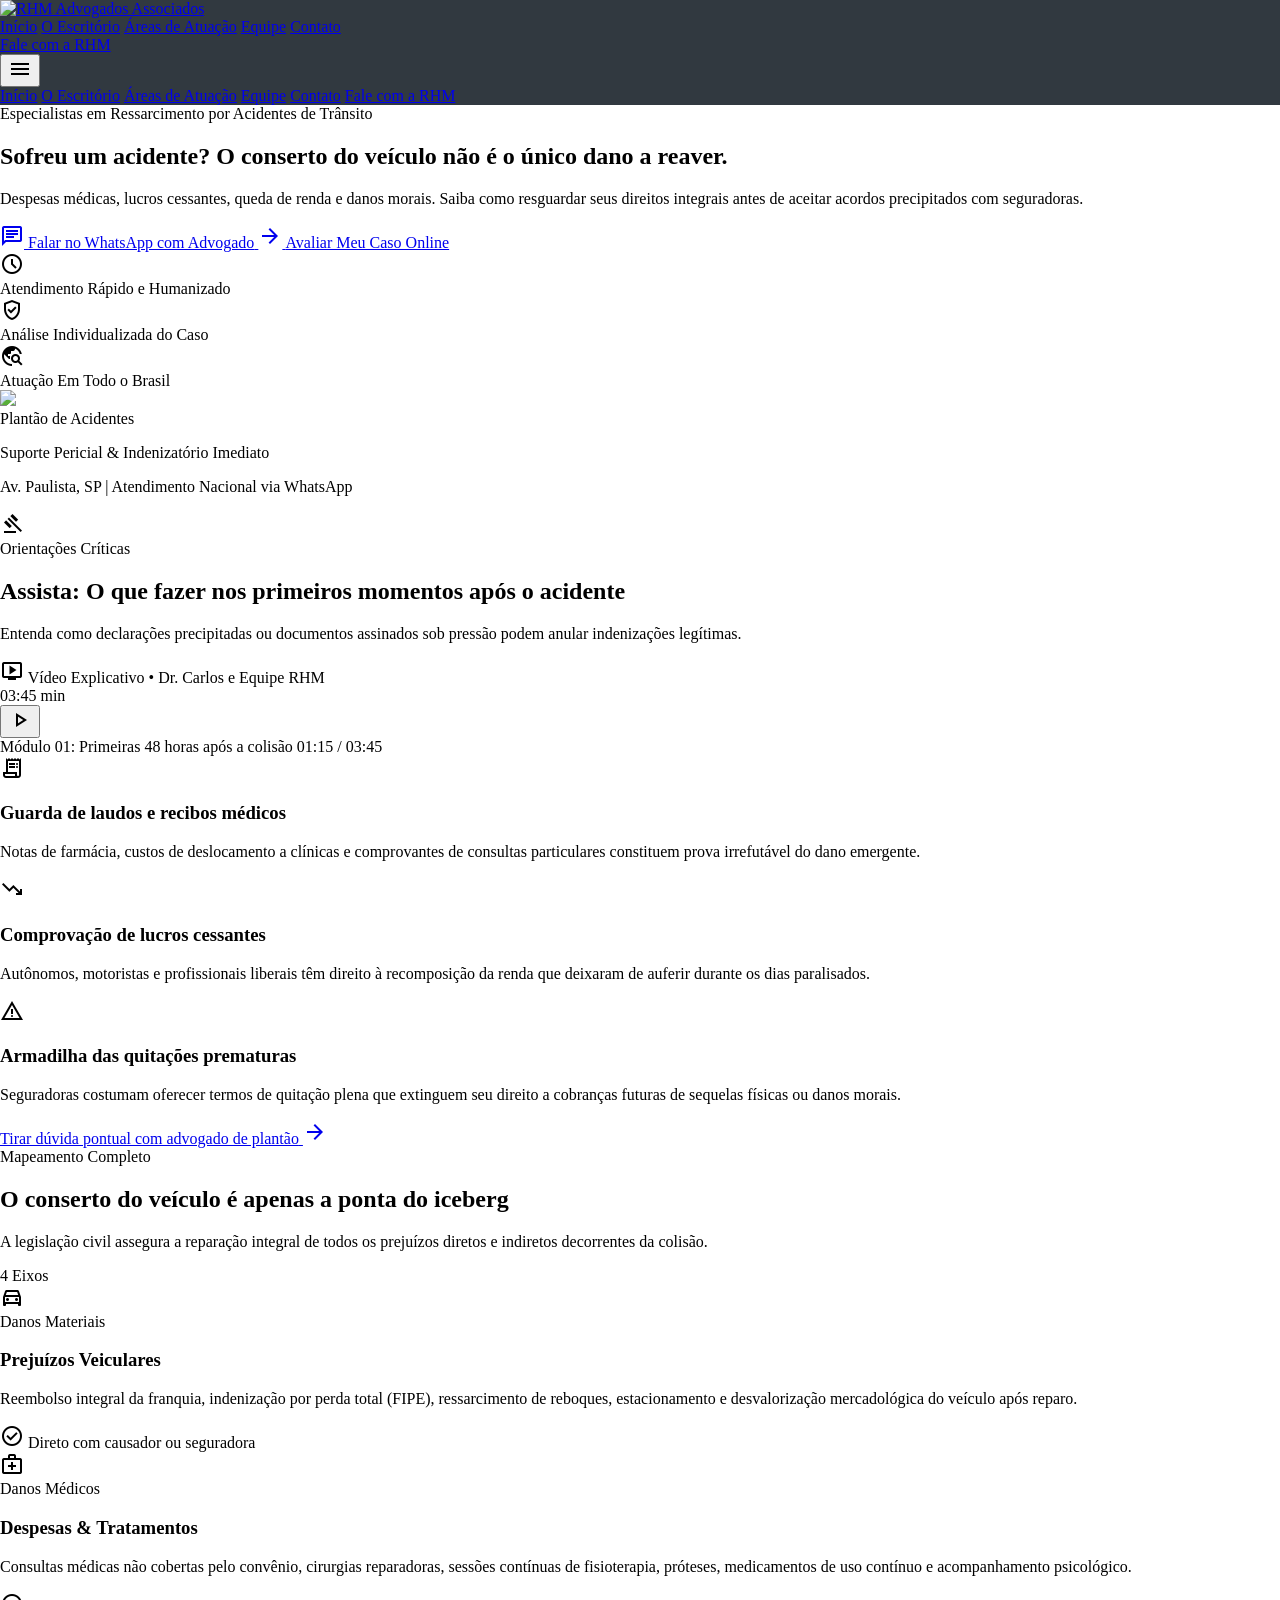
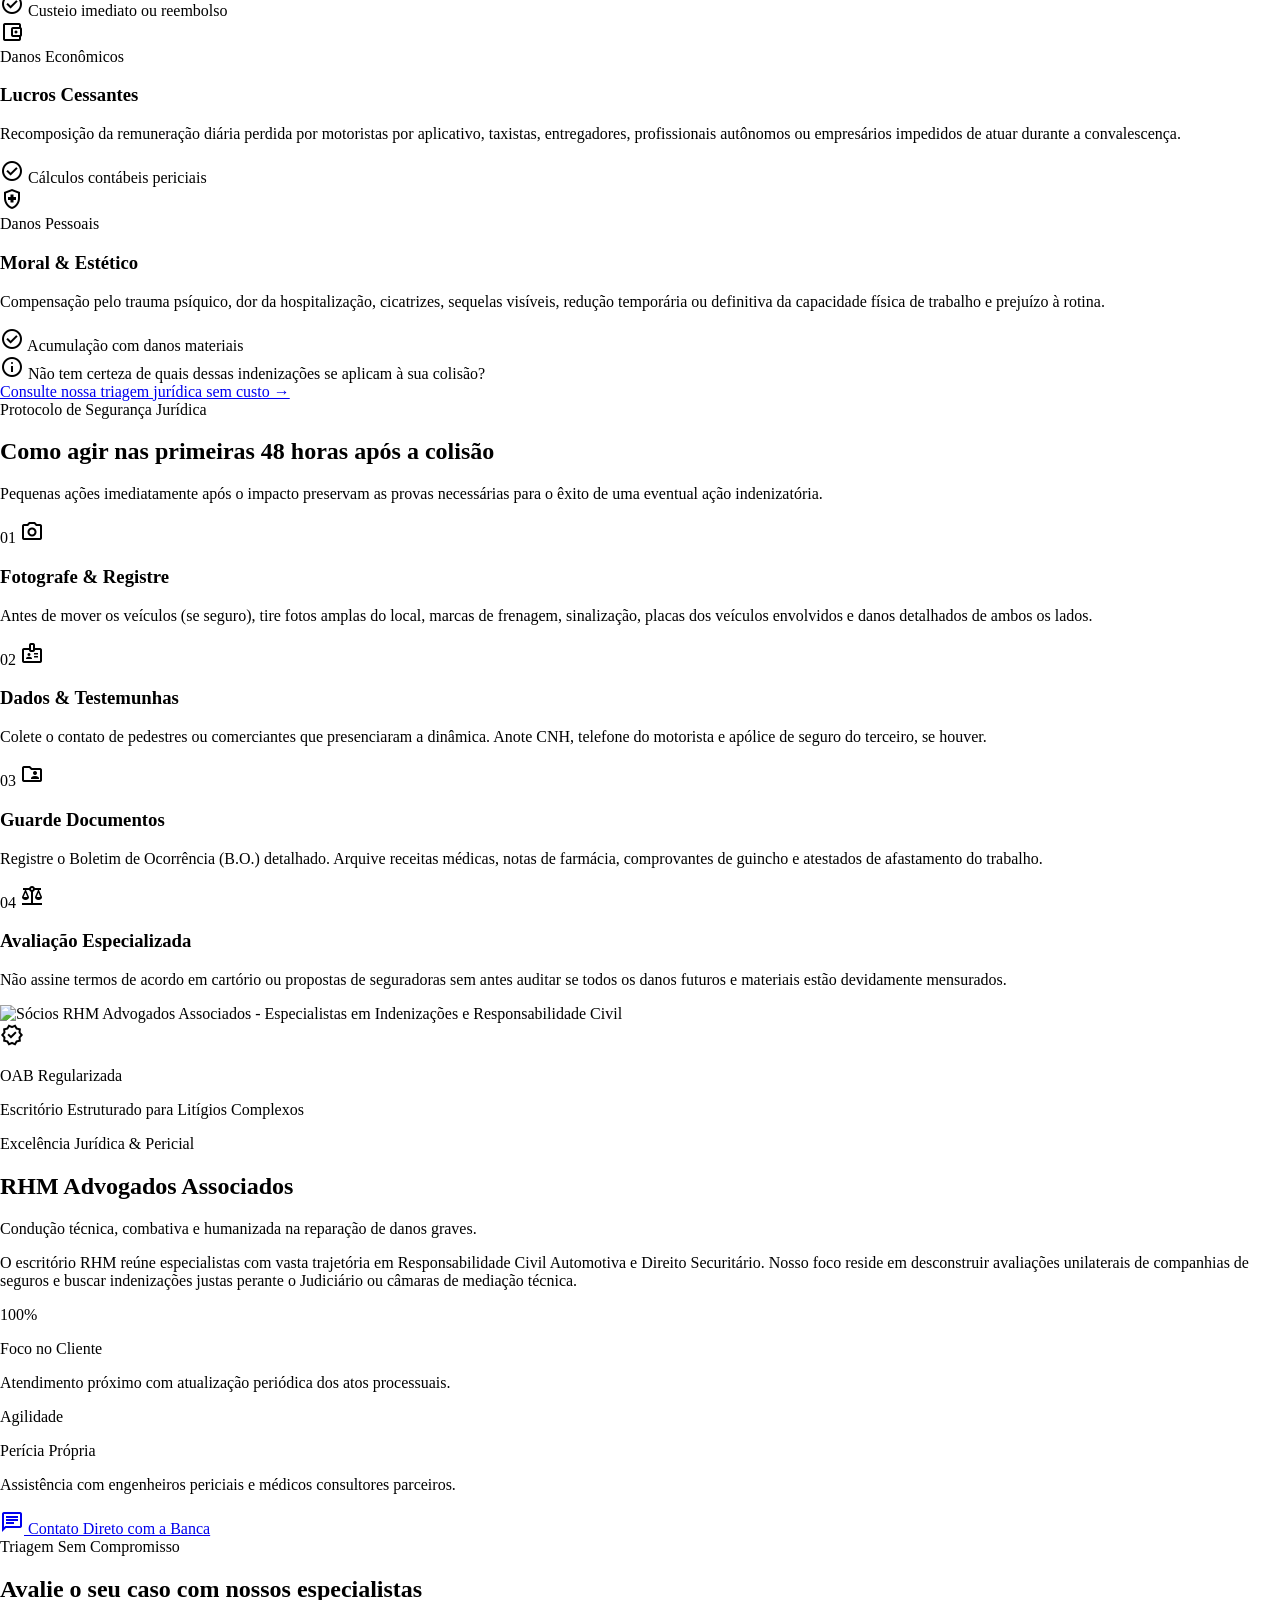
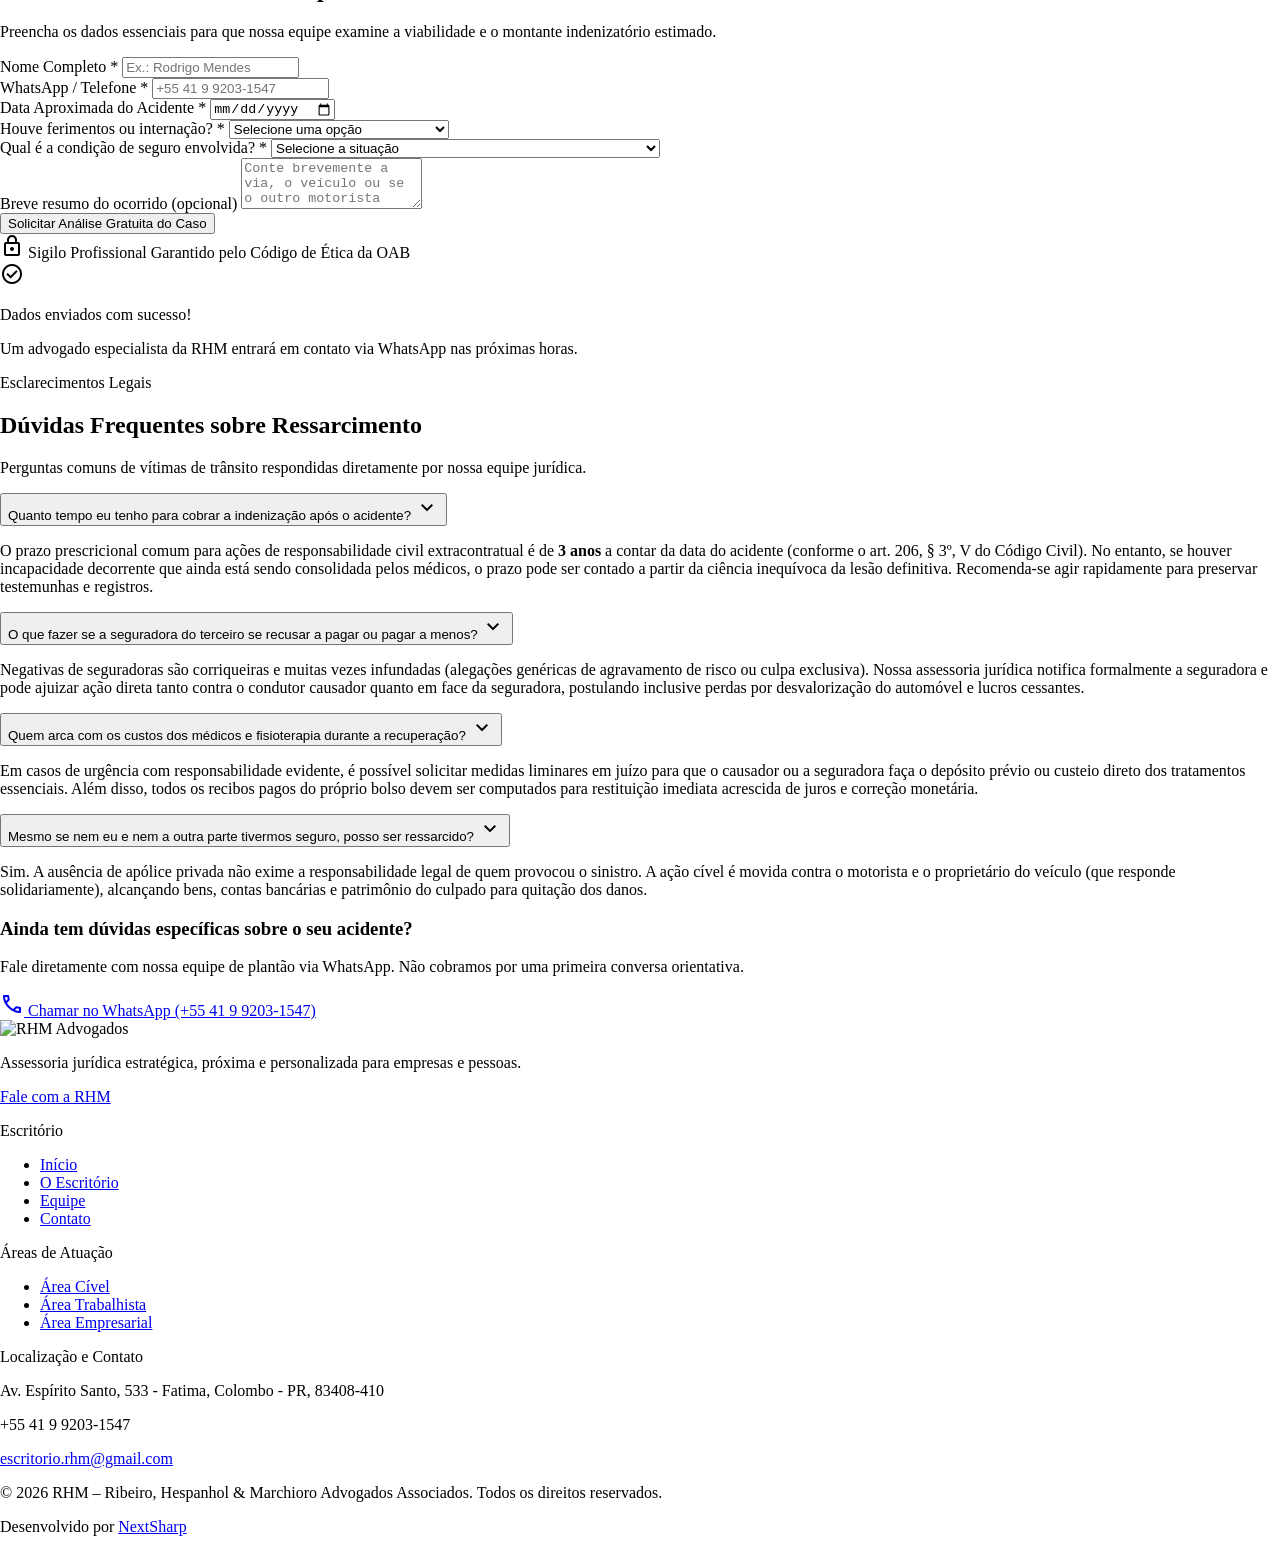
==== acidentes-transito.html @ 7318b168 "Adiciona página de acidentes de trânsito" ====
<!DOCTYPE html>

<html class="dark" lang="pt-BR"><head><meta charset="utf-8"/><meta content="width=device-width, initial-scale=1.0" name="viewport"/><meta content="web_standard" name="shell-type"/><link href="https://fonts.googleapis.com/css2?family=Libre+Caslon+Text:ital,wght@0,400;0,700;1,400&amp;family=Hanken+Grotesk:wght@400;500;600;700&amp;display=swap" rel="stylesheet"/><link href="https://fonts.googleapis.com/css2?family=Material+Symbols+Outlined:opsz,wght,FILL,GRAD@20..48,100..700,0..1,-50..200" rel="stylesheet"/>
<link href="https://fonts.googleapis.com/css2?family=Material+Symbols+Outlined:wght,FILL@100..700,0..1&amp;display=swap" rel="stylesheet"/><style>@layer base{html,body{margin:0;padding:0;}body{overscroll-behavior:none;}main>:first-child{margin-top:0!important;}main>:last-child{margin-bottom:0!important;}}::-webkit-scrollbar{display:none;}</style><script src="https://cdn.tailwindcss.com"></script><script id="tailwind-config">tailwind.config={darkMode:"class",theme:{extend:{colors:{"on-secondary-fixed":"#151c22","secondary-fixed":"#dce3eb","primary":"#ffb86e","surface":"#0b141b","on-background":"#dae4ed","secondary-fixed-dim":"#c0c7ce","tertiary-container":"#a8a9a9","surface-variant":"#2d363d","inverse-primary":"#8a5100","inverse-on-surface":"#283139","tertiary":"#c6c6c7","primary-fixed":"#ffdcbd","on-primary-container":"#5c3400","surface-container-highest":"#2d363d","primary-container":"#f39200","outline":"#a28d7a","on-tertiary-fixed":"#1a1c1c","on-primary":"#492900","on-secondary":"#2a3137","on-error":"#690005","surface-container":"#182128","surface-bright":"#313a42","on-tertiary-fixed-variant":"#454747","on-secondary-container":"#afb6bd","primary-fixed-dim":"#ffb86e","surface-dim":"#0b141b","on-tertiary-container":"#3c3e3e","on-primary-fixed":"#2c1600","surface-tint":"#ffb86e","tertiary-fixed":"#e2e2e2","secondary-container":"#41484e","on-secondary-fixed-variant":"#41484e","tertiary-fixed-dim":"#c6c6c7","error":"#ffb4ab","on-error-container":"#ffdad6","on-primary-fixed-variant":"#693c00","outline-variant":"#544434","background":"#0b141b","surface-container-lowest":"#060f16","surface-container-low":"#141d24","inverse-surface":"#dae4ed","surface-container-high":"#222b32","on-surface":"#dae4ed","secondary":"#c0c7ce","on-surface-variant":"#dac2ae","error-container":"#93000a","on-tertiary":"#2f3131"},borderRadius:{DEFAULT:"0.25rem",lg:"0.5rem",xl:"0.75rem",full:"9999px"},spacing:{"section-padding-vertical":"120px",gutter:"32px","stack-gap-lg":"48px","stack-gap-md":"24px","container-max":"1280px","stack-gap-sm":"12px"},fontFamily:{"headline-md":["Libre Caslon Text"],"label-caps":["Hanken Grotesk"],"body-lg":["Hanken Grotesk"],"display-lg-mobile":["Libre Caslon Text"],"body-md":["Hanken Grotesk"],"display-lg":["Libre Caslon Text"],"headline-sm":["Libre Caslon Text"]},fontSize:{"headline-md":["40px",{lineHeight:"1.2",fontWeight:"400"}],"label-caps":["12px",{lineHeight:"1.2",letterSpacing:"0.1em",fontWeight:"700"}],"body-lg":["18px",{lineHeight:"1.6",fontWeight:"400"}],"display-lg-mobile":["36px",{lineHeight:"1.2",fontWeight:"400"}],"body-md":["16px",{lineHeight:"1.6",fontWeight:"400"}],"display-lg":["56px",{lineHeight:"1.1",letterSpacing:"-0.02em",fontWeight:"400"}],"headline-sm":["28px",{lineHeight:"1.3",fontWeight:"400"}]}}}}</script><script src="./assets/site-config.js" defer></script><script src="./assets/app.js" defer></script><style>.glass-panel{background:rgba(14,23,31,.85);backdrop-filter:blur(12px)}</style></head><body class="bg-surface font-body-md text-on-surface antialiased"><!-- Top Fixed Header -->
<header class="fixed top-0 inset-x-0 z-50 glass-panel border-b border-white/10 transition-all duration-300">
<div class="max-w-7xl mx-auto px-6 h-20 flex items-center justify-between">
<a class="flex items-center gap-3" href="index.html#inicio">
<img alt="RHM Advogados Associados" class="h-14 md:h-16 w-auto object-contain" src="https://lh3.googleusercontent.com/aida-public/[base64]">
</a>
<!-- Desktop Nav -->
<nav class="hidden md:flex items-center gap-8 text-sm font-medium tracking-wide">
<a class="text-slate-200 hover:text-[#f39200] transition-colors" href="index.html#inicio">Início</a>
<a class="text-slate-300 hover:text-[#f39200] transition-colors" href="index.html#escritorio">O Escritório</a>
<a class="text-slate-300 hover:text-[#f39200] transition-colors" href="index.html#areas-de-atuacao">Áreas de Atuação</a>
<a class="text-slate-300 hover:text-[#f39200] transition-colors" href="index.html#equipe">Equipe</a>
<a class="text-slate-300 hover:text-[#f39200] transition-colors" href="index.html#contato">Contato</a>
</nav>
<!-- CTA Header -->
<div class="hidden sm:flex items-center">
<a class="px-5 py-2.5 rounded text-sm font-semibold text-white bg-[#d86017] hover:bg-[#ba4801] shadow-lg shadow-[#d86017]/20 transition-all" href="index.html#contato" data-whatsapp-cta>
                Fale com a RHM
            </a>
</div>
<!-- Mobile Menu Toggle -->
<button aria-label="Abrir menu" class="md:hidden text-slate-300 hover:text-white p-2" id="mobile-toggle">
<span class="material-symbols-outlined text-3xl">menu</span>
</button>
</div>
<!-- Mobile Dropdown -->
<div class="hidden md:hidden bg-[#060f16] border-b border-white/10 px-6 py-5 space-y-4" id="mobile-menu">
<a class="block text-slate-200 hover:text-[#f39200]" href="index.html#inicio">Início</a>
<a class="block text-slate-300 hover:text-[#f39200]" href="index.html#escritorio">O Escritório</a>
<a class="block text-slate-300 hover:text-[#f39200]" href="index.html#areas-de-atuacao">Áreas de Atuação</a>
<a class="block text-slate-300 hover:text-[#f39200]" href="index.html#equipe">Equipe</a>
<a class="block text-slate-300 hover:text-[#f39200]" href="index.html#contato">Contato</a>
<a class="inline-block px-5 py-2.5 text-center w-full rounded text-sm font-semibold text-white bg-[#d86017]" href="index.html#contato" data-whatsapp-cta>Fale com a RHM</a>
</div>
</header><main class="w-full pt-20 bg-surface"><div class="flex flex-col w-full">
<!-- HERO SECTION -->
<section class="relative w-full overflow-hidden bg-surface-container-lowest -mt-20 pt-28 pb-16 lg:pb-24">
<!-- Ambient glowing backdrop aura -->
<div class="absolute -top-24 left-1/2 -translate-x-1/2 w-[700px] h-[500px] bg-gradient-to-b from-primary-container/15 via-primary/5 to-transparent blur-3xl pointer-events-none -z-0"></div>
<div class="absolute top-1/3 -right-32 w-96 h-96 bg-primary/10 rounded-full blur-[120px] pointer-events-none -z-0"></div>
<div class="relative z-10 w-full max-w-[1280px] mx-auto px-gutter">
<div class="grid grid-cols-1 lg:grid-cols-12 gap-stack-lg items-center">
<!-- Left: Copy & Conversions -->
<div class="lg:col-span-7 flex flex-col space-y-6">
<div class="inline-flex items-center gap-2 self-start px-3.5 py-1.5 rounded-full bg-surface-container-high">
<span class="w-2 h-2 rounded-full bg-primary animate-pulse"></span>
<span class="font-label-caps text-label-caps uppercase text-primary tracking-widest text-xs">
              Especialistas em Ressarcimento por Acidentes de Trânsito
            </span>
</div>
<h1 class="font-display-lg text-display-lg-mobile md:text-display-lg text-on-surface leading-[1.08] tracking-tight">
            Sofreu um acidente? O conserto do veículo <span class="text-primary italic font-headline-md">não é o único</span> dano a reaver.
          </h1>
<p class="font-body-lg text-body-lg text-on-surface-variant max-w-xl">
            Despesas médicas, lucros cessantes, queda de renda e danos morais. Saiba como resguardar seus direitos integrais antes de aceitar acordos precipitados com seguradoras.
          </p>
<!-- Direct CTA Block -->
<div class="flex flex-col sm:flex-row items-stretch sm:items-center gap-4 pt-2">
<a class="group relative inline-flex items-center justify-center gap-3 px-8 py-4 bg-primary-container text-on-primary font-label-caps text-label-caps uppercase tracking-wider font-bold rounded shadow-lg shadow-primary-container/20 transition-all duration-300 hover:bg-primary hover:shadow-primary/30 hover:-translate-y-0.5" href="https://wa.me/5541992031547?text=Olá,%20gostaria%20de%20uma%20orientação%20sobre%20acidente%20de%20trânsito" rel="noopener noreferrer" target="_blank">
<span class="material-symbols-outlined text-xl">chat</span>
<span>Falar no WhatsApp com Advogado</span>
<span class="material-symbols-outlined text-sm transition-transform duration-200 group-hover:translate-x-1">arrow_forward</span>
</a>
<a class="inline-flex items-center justify-center px-6 py-4 bg-surface-container text-on-surface hover:text-primary hover:bg-surface-container-high transition-colors font-label-caps text-label-caps uppercase tracking-wider rounded" href="#triagem">
              Avaliar Meu Caso Online
            </a>
</div>
<!-- Trust Badges Bar -->
<div class="pt-6 grid grid-cols-3 gap-3">
<div class="flex items-center gap-2 p-3 bg-surface-container-low rounded">
<span class="material-symbols-outlined text-primary text-xl">schedule</span>
<div class="flex flex-col">
<span class="font-label-caps text-xs text-on-surface font-semibold uppercase">Atendimento</span>
<span class="font-body-md text-xs text-on-surface-variant">Rápido e Humanizado</span>
</div>
</div>
<div class="flex items-center gap-2 p-3 bg-surface-container-low rounded">
<span class="material-symbols-outlined text-primary text-xl">verified_user</span>
<div class="flex flex-col">
<span class="font-label-caps text-xs text-on-surface font-semibold uppercase">Análise</span>
<span class="font-body-md text-xs text-on-surface-variant">Individualizada do Caso</span>
</div>
</div>
<div class="flex items-center gap-2 p-3 bg-surface-container-low rounded">
<span class="material-symbols-outlined text-primary text-xl">travel_explore</span>
<div class="flex flex-col">
<span class="font-label-caps text-xs text-on-surface font-semibold uppercase">Atuação</span>
<span class="font-body-md text-xs text-on-surface-variant">Em Todo o Brasil</span>
</div>
</div>
</div>
</div>
<!-- Right: Atmospheric Editorial Visual -->
<div class="lg:col-span-5 relative">
<div class="relative rounded-xl overflow-hidden shadow-2xl bg-surface-container aspect-[4/5] max-h-[560px]">
<img class="w-full h-full object-cover brightness-90 contrast-110" data-alt="Modern dark metropolitan highway at dusk with luxury vehicle in motion through moody urban architecture, deep navy and amber taillight atmosphere with corporate cinema lighting" src="https://lh3.googleusercontent.com/aida-public/[base64]"/>
<div class="absolute inset-0 bg-gradient-to-t from-surface-container-lowest via-transparent to-transparent opacity-90"></div>
<!-- Floating Quick Stat Callout -->
<div class="absolute bottom-6 left-6 right-6 p-5 bg-surface-container-high/95 backdrop-blur-md rounded-lg shadow-xl">
<div class="flex items-start justify-between gap-4">
<div class="space-y-1">
<span class="font-label-caps text-label-caps uppercase text-primary block">Plantão de Acidentes</span>
<p class="font-headline-sm text-lg text-on-surface font-bold leading-tight">Suporte Pericial &amp; Indenizatório Imediato</p>
<p class="font-body-md text-xs text-on-surface-variant">Av. Paulista, SP | Atendimento Nacional via WhatsApp</p>
</div>
<div class="flex-shrink-0 w-10 h-10 rounded-full bg-primary-container/20 flex items-center justify-center text-primary">
<span class="material-symbols-outlined text-xl">gavel</span>
</div>
</div>
</div>
</div>
</div>
</div>
</div>
</section>
<!-- SEÇÃO DE VÍDEO EXPLICATIVO (DESTAQUE PRINCIPAL) -->
<section class="w-full py-16 lg:py-24 bg-surface">
<div class="w-full max-w-[1280px] mx-auto px-gutter">
<!-- Header da seção -->
<div class="max-w-2xl mx-auto text-center space-y-3 mb-12">
<span class="font-label-caps text-label-caps uppercase text-primary tracking-widest">Orientações Críticas</span>
<h2 class="font-headline-md text-headline-sm md:text-headline-md text-on-surface">
          Assista: O que fazer nos primeiros momentos após o acidente
        </h2>
<p class="font-body-md text-on-surface-variant">
          Entenda como declarações precipitadas ou documentos assinados sob pressão podem anular indenizações legítimas.
        </p>
</div>
<!-- Container do Vídeo + Pontos Estratégicos -->
<div class="grid grid-cols-1 lg:grid-cols-12 gap-8 items-center">
<!-- Player de Vídeo Estilizado Interativo -->
<div class="lg:col-span-7">
<div class="group relative rounded-xl overflow-hidden shadow-2xl bg-surface-container-lowest aspect-video cursor-pointer select-none" id="videoContainer">
<!-- Background / Thumbnail do Vídeo -->
<div class="absolute inset-0 bg-cover bg-center brightness-75 transition-transform duration-700 group-hover:scale-105" data-alt="Corporate office law library with three senior attorneys analyzing traffic accident evidence documents, cinematic dark navy aesthetic with warm warm tungsten accents" style="background-image: url('https://lh3.googleusercontent.com/aida-public/[base64]')"></div>
<div class="absolute inset-0 bg-gradient-to-t from-surface-container-lowest via-surface-container-lowest/40 to-transparent"></div>
<!-- Badge Superior -->
<div class="absolute top-4 left-4 z-10 flex items-center gap-2 px-3 py-1 bg-surface-container-lowest/90 backdrop-blur-md rounded">
<span class="material-symbols-outlined text-primary text-sm">ondemand_video</span>
<span class="font-label-caps text-xs text-on-surface tracking-wider uppercase font-semibold">Vídeo Explicativo • Dr. Carlos e Equipe RHM</span>
</div>
<div class="absolute top-4 right-4 z-10 px-2.5 py-1 bg-surface-container-high/90 text-primary font-label-caps text-xs rounded">
              03:45 min
            </div>
<!-- Botão de Play Central Pulsante -->
<div class="absolute inset-0 flex items-center justify-center z-10">
<div class="relative flex items-center justify-center">
<span class="absolute w-20 h-20 rounded-full bg-primary-container/30 animate-ping"></span>
<button aria-label="Reproduzir vídeo explicativo" class="relative w-16 h-16 rounded-full bg-primary-container text-on-primary flex items-center justify-center shadow-2xl transition-transform duration-300 group-hover:scale-110 group-hover:bg-primary" id="playBtn">
<span class="material-symbols-outlined text-3xl ml-0.5">play_arrow</span>
</button>
</div>
</div>
<!-- Barra de Controles Inferior Cinemática -->
<div class="absolute bottom-0 inset-x-0 p-4 z-10 flex flex-col gap-2 bg-gradient-to-t from-surface-container-lowest to-transparent">
<div class="w-full h-1 bg-surface-variant rounded-full overflow-hidden">
<div class="h-full bg-primary w-1/3 transition-all duration-300" id="videoProgressBar"></div>
</div>
<div class="flex items-center justify-between text-xs font-body-md text-on-surface-variant pt-1">
<span class="flex items-center gap-1.5 text-on-surface">
<span class="w-2 h-2 rounded-full bg-primary"></span> 
                  Módulo 01: Primeiras 48 horas após a colisão
                </span>
<span>01:15 / 03:45</span>
</div>
</div>
</div>
</div>
<!-- Coluna de Benefícios / Tópicos Abordados -->
<div class="lg:col-span-5 flex flex-col space-y-4">
<div class="p-5 bg-surface-container rounded-lg space-y-2 transition-colors hover:bg-surface-container-high">
<div class="flex items-start gap-3">
<span class="material-symbols-outlined text-primary text-2xl flex-shrink-0 mt-0.5">receipt_long</span>
<div>
<h3 class="font-headline-sm text-base text-on-surface font-semibold">Guarda de laudos e recibos médicos</h3>
<p class="font-body-md text-sm text-on-surface-variant mt-1">
                  Notas de farmácia, custos de deslocamento a clínicas e comprovantes de consultas particulares constituem prova irrefutável do dano emergente.
                </p>
</div>
</div>
</div>
<div class="p-5 bg-surface-container rounded-lg space-y-2 transition-colors hover:bg-surface-container-high">
<div class="flex items-start gap-3">
<span class="material-symbols-outlined text-primary text-2xl flex-shrink-0 mt-0.5">trending_down</span>
<div>
<h3 class="font-headline-sm text-base text-on-surface font-semibold">Comprovação de lucros cessantes</h3>
<p class="font-body-md text-sm text-on-surface-variant mt-1">
                  Autônomos, motoristas e profissionais liberais têm direito à recomposição da renda que deixaram de auferir durante os dias paralisados.
                </p>
</div>
</div>
</div>
<div class="p-5 bg-surface-container rounded-lg space-y-2 transition-colors hover:bg-surface-container-high">
<div class="flex items-start gap-3">
<span class="material-symbols-outlined text-primary text-2xl flex-shrink-0 mt-0.5">warning</span>
<div>
<h3 class="font-headline-sm text-base text-on-surface font-semibold">Armadilha das quitações prematuras</h3>
<p class="font-body-md text-sm text-on-surface-variant mt-1">
                  Seguradoras costumam oferecer termos de quitação plena que extinguem seu direito a cobranças futuras de sequelas físicas ou danos morais.
                </p>
</div>
</div>
</div>
<div class="pt-2">
<a class="inline-flex items-center gap-2 font-label-caps text-label-caps uppercase text-primary hover:text-on-surface transition-colors" href="https://wa.me/5541992031547?text=Gostaria%20de%20orientação%20rápida%20sobre%20acidente">
<span>Tirar dúvida pontual com advogado de plantão</span>
<span class="material-symbols-outlined text-base">arrow_forward</span>
</a>
</div>
</div>
</div>
</div>
</section>
<!-- SEÇÃO DE DANOS INDENIZÁVEIS -->
<section class="w-full py-16 lg:py-24 bg-surface-container-low">
<div class="w-full max-w-[1280px] mx-auto px-gutter">
<div class="flex flex-col md:flex-row md:items-end justify-between gap-6 mb-12">
<div class="max-w-xl space-y-2">
<span class="font-label-caps text-label-caps uppercase text-primary tracking-widest">Mapeamento Completo</span>
<h2 class="font-headline-md text-headline-sm md:text-headline-md text-on-surface">
            O conserto do veículo é apenas a ponta do iceberg
          </h2>
<p class="font-body-md text-on-surface-variant">
            A legislação civil assegura a reparação integral de todos os prejuízos diretos e indiretos decorrentes da colisão.
          </p>
</div>
<div class="text-right hidden md:block">
<span class="font-display-lg text-primary/30 text-5xl font-serif">4 Eixos</span>
</div>
</div>
<!-- Grid de 4 Cards Analíticos -->
<div class="grid grid-cols-1 md:grid-cols-2 lg:grid-cols-4 gap-6">
<!-- Card 1 -->
<div class="flex flex-col justify-between p-6 bg-surface-container rounded-lg shadow-sm transition-transform duration-300 hover:-translate-y-1 hover:bg-surface-container-high">
<div class="space-y-4">
<div class="w-12 h-12 rounded bg-surface-container-highest flex items-center justify-center text-primary">
<span class="material-symbols-outlined text-2xl">directions_car</span>
</div>
<span class="font-label-caps text-xs text-primary font-bold tracking-widest block uppercase">Danos Materiais</span>
<h3 class="font-headline-sm text-lg text-on-surface font-semibold">Prejuízos Veiculares</h3>
<p class="font-body-md text-sm text-on-surface-variant">
              Reembolso integral da franquia, indenização por perda total (FIPE), ressarcimento de reboques, estacionamento e desvalorização mercadológica do veículo após reparo.
            </p>
</div>
<div class="mt-6 pt-4 border-t-0 bg-surface-container-low/50 -mx-6 -mb-6 p-4 rounded-b-lg">
<span class="font-label-caps text-xs text-secondary-fixed flex items-center gap-1">
<span class="material-symbols-outlined text-sm text-primary">check_circle</span> Direto com causador ou seguradora
            </span>
</div>
</div>
<!-- Card 2 -->
<div class="flex flex-col justify-between p-6 bg-surface-container rounded-lg shadow-sm transition-transform duration-300 hover:-translate-y-1 hover:bg-surface-container-high">
<div class="space-y-4">
<div class="w-12 h-12 rounded bg-surface-container-highest flex items-center justify-center text-primary">
<span class="material-symbols-outlined text-2xl">medical_services</span>
</div>
<span class="font-label-caps text-xs text-primary font-bold tracking-widest block uppercase">Danos Médicos</span>
<h3 class="font-headline-sm text-lg text-on-surface font-semibold">Despesas &amp; Tratamentos</h3>
<p class="font-body-md text-sm text-on-surface-variant">
              Consultas médicas não cobertas pelo convênio, cirurgias reparadoras, sessões contínuas de fisioterapia, próteses, medicamentos de uso contínuo e acompanhamento psicológico.
            </p>
</div>
<div class="mt-6 pt-4 bg-surface-container-low/50 -mx-6 -mb-6 p-4 rounded-b-lg">
<span class="font-label-caps text-xs text-secondary-fixed flex items-center gap-1">
<span class="material-symbols-outlined text-sm text-primary">check_circle</span> Custeio imediato ou reembolso
            </span>
</div>
</div>
<!-- Card 3 -->
<div class="flex flex-col justify-between p-6 bg-surface-container rounded-lg shadow-sm transition-transform duration-300 hover:-translate-y-1 hover:bg-surface-container-high">
<div class="space-y-4">
<div class="w-12 h-12 rounded bg-surface-container-highest flex items-center justify-center text-primary">
<span class="material-symbols-outlined text-2xl">account_balance_wallet</span>
</div>
<span class="font-label-caps text-xs text-primary font-bold tracking-widest block uppercase">Danos Econômicos</span>
<h3 class="font-headline-sm text-lg text-on-surface font-semibold">Lucros Cessantes</h3>
<p class="font-body-md text-sm text-on-surface-variant">
              Recomposição da remuneração diária perdida por motoristas por aplicativo, taxistas, entregadores, profissionais autônomos ou empresários impedidos de atuar durante a convalescença.
            </p>
</div>
<div class="mt-6 pt-4 bg-surface-container-low/50 -mx-6 -mb-6 p-4 rounded-b-lg">
<span class="font-label-caps text-xs text-secondary-fixed flex items-center gap-1">
<span class="material-symbols-outlined text-sm text-primary">check_circle</span> Cálculos contábeis periciais
            </span>
</div>
</div>
<!-- Card 4 -->
<div class="flex flex-col justify-between p-6 bg-surface-container rounded-lg shadow-sm transition-transform duration-300 hover:-translate-y-1 hover:bg-surface-container-high">
<div class="space-y-4">
<div class="w-12 h-12 rounded bg-surface-container-highest flex items-center justify-center text-primary">
<span class="material-symbols-outlined text-2xl">health_and_safety</span>
</div>
<span class="font-label-caps text-xs text-primary font-bold tracking-widest block uppercase">Danos Pessoais</span>
<h3 class="font-headline-sm text-lg text-on-surface font-semibold">Moral &amp; Estético</h3>
<p class="font-body-md text-sm text-on-surface-variant">
              Compensação pelo trauma psíquico, dor da hospitalização, cicatrizes, sequelas visíveis, redução temporária ou definitiva da capacidade física de trabalho e prejuízo à rotina.
            </p>
</div>
<div class="mt-6 pt-4 bg-surface-container-low/50 -mx-6 -mb-6 p-4 rounded-b-lg">
<span class="font-label-caps text-xs text-secondary-fixed flex items-center gap-1">
<span class="material-symbols-outlined text-sm text-primary">check_circle</span> Acumulação com danos materiais
            </span>
</div>
</div>
</div>
<!-- Linha de Apoio -->
<div class="mt-10 p-4 rounded bg-surface-container flex flex-col md:flex-row items-center justify-between gap-4">
<div class="flex items-center gap-3">
<span class="material-symbols-outlined text-primary text-xl">info</span>
<span class="font-body-md text-sm text-on-surface">Não tem certeza de quais dessas indenizações se aplicam à sua colisão?</span>
</div>
<a class="font-label-caps text-xs uppercase text-primary font-bold hover:underline" href="#triagem">
          Consulte nossa triagem jurídica sem custo →
        </a>
</div>
</div>
</section>
<!-- PASSO A PASSO ESSENCIAL -->
<section class="w-full py-16 lg:py-24 bg-surface">
<div class="w-full max-w-[1280px] mx-auto px-gutter">
<div class="max-w-2xl mb-14 space-y-3">
<span class="font-label-caps text-label-caps uppercase text-primary tracking-widest">Protocolo de Segurança Jurídica</span>
<h2 class="font-headline-md text-headline-sm md:text-headline-md text-on-surface">
          Como agir nas primeiras 48 horas após a colisão
        </h2>
<p class="font-body-md text-on-surface-variant">
          Pequenas ações imediatamente após o impacto preservam as provas necessárias para o êxito de uma eventual ação indenizatória.
        </p>
</div>
<div class="grid grid-cols-1 md:grid-cols-2 lg:grid-cols-4 gap-6 relative">
<!-- Step 1 -->
<div class="relative p-6 bg-surface-container rounded-lg space-y-4">
<div class="flex items-center justify-between">
<span class="font-display-lg text-primary text-4xl font-serif">01</span>
<span class="material-symbols-outlined text-secondary text-2xl">camera_alt</span>
</div>
<h3 class="font-headline-sm text-lg text-on-surface font-semibold">Fotografe &amp; Registre</h3>
<p class="font-body-md text-sm text-on-surface-variant">
            Antes de mover os veículos (se seguro), tire fotos amplas do local, marcas de frenagem, sinalização, placas dos veículos envolvidos e danos detalhados de ambos os lados.
          </p>
</div>
<!-- Step 2 -->
<div class="relative p-6 bg-surface-container rounded-lg space-y-4">
<div class="flex items-center justify-between">
<span class="font-display-lg text-primary text-4xl font-serif">02</span>
<span class="material-symbols-outlined text-secondary text-2xl">badge</span>
</div>
<h3 class="font-headline-sm text-lg text-on-surface font-semibold">Dados &amp; Testemunhas</h3>
<p class="font-body-md text-sm text-on-surface-variant">
            Colete o contato de pedestres ou comerciantes que presenciaram a dinâmica. Anote CNH, telefone do motorista e apólice de seguro do terceiro, se houver.
          </p>
</div>
<!-- Step 3 -->
<div class="relative p-6 bg-surface-container rounded-lg space-y-4">
<div class="flex items-center justify-between">
<span class="font-display-lg text-primary text-4xl font-serif">03</span>
<span class="material-symbols-outlined text-secondary text-2xl">folder_shared</span>
</div>
<h3 class="font-headline-sm text-lg text-on-surface font-semibold">Guarde Documentos</h3>
<p class="font-body-md text-sm text-on-surface-variant">
            Registre o Boletim de Ocorrência (B.O.) detalhado. Arquive receitas médicas, notas de farmácia, comprovantes de guincho e atestados de afastamento do trabalho.
          </p>
</div>
<!-- Step 4 -->
<div class="relative p-6 bg-surface-container-high rounded-lg space-y-4 ring-0 shadow-lg">
<div class="flex items-center justify-between">
<span class="font-display-lg text-primary text-4xl font-serif">04</span>
<span class="material-symbols-outlined text-primary text-2xl">balance</span>
</div>
<h3 class="font-headline-sm text-lg text-on-surface font-semibold">Avaliação Especializada</h3>
<p class="font-body-md text-sm text-on-surface-variant">
            Não assine termos de acordo em cartório ou propostas de seguradoras sem antes auditar se todos os danos futuros e materiais estão devidamente mensurados.
          </p>
</div>
</div>
</div>
</section>
<!-- SEÇÃO DE AUTORIDADE / QUEM SOMOS -->
<section class="w-full py-16 lg:py-24 bg-surface-container-lowest">
<div class="w-full max-w-[1280px] mx-auto px-gutter">
<div class="grid grid-cols-1 lg:grid-cols-12 gap-10 items-center">
<!-- Imagem dos Sócios da RHM -->
<div class="lg:col-span-6 relative">
<div class="relative rounded-xl overflow-hidden shadow-2xl bg-surface-container">
<img alt="Sócios RHM Advogados Associados - Especialistas em Indenizações e Responsabilidade Civil" class="w-full h-auto object-cover" src="https://lh3.googleusercontent.com/aida-public/[base64]"/>
<div class="absolute inset-0 bg-gradient-to-t from-surface-container-lowest via-transparent to-transparent opacity-40"></div>
</div>
<!-- Selo de Atuação OAB -->
<div class="absolute -bottom-4 -right-4 hidden sm:flex items-center gap-3 p-4 bg-surface-container-high rounded-lg shadow-xl">
<span class="material-symbols-outlined text-primary text-3xl">verified</span>
<div>
<p class="font-label-caps text-xs uppercase text-primary font-bold">OAB Regularizada</p>
<p class="font-body-md text-xs text-on-surface">Escritório Estruturado para Litígios Complexos</p>
</div>
</div>
</div>
<!-- Conteúdo de Autoridade -->
<div class="lg:col-span-6 space-y-6">
<div class="space-y-2">
<span class="font-label-caps text-label-caps uppercase text-primary tracking-widest">Excelência Jurídica &amp; Pericial</span>
<h2 class="font-headline-md text-headline-sm md:text-headline-md text-on-surface">
              RHM Advogados Associados
            </h2>
<p class="font-body-md text-primary font-medium">
              Condução técnica, combativa e humanizada na reparação de danos graves.
            </p>
</div>
<p class="font-body-md text-on-surface-variant">
            O escritório RHM reúne especialistas com vasta trajetória em Responsabilidade Civil Automotiva e Direito Securitário. Nosso foco reside em desconstruir avaliações unilaterais de companhias de seguros e buscar indenizações justas perante o Judiciário ou câmaras de mediação técnica.
          </p>
<div class="grid grid-cols-2 gap-4 pt-2">
<div class="p-4 bg-surface-container rounded space-y-1">
<span class="font-display-lg text-primary text-3xl font-serif">100%</span>
<p class="font-label-caps text-xs uppercase text-on-surface font-semibold">Foco no Cliente</p>
<p class="font-body-md text-xs text-on-surface-variant">Atendimento próximo com atualização periódica dos atos processuais.</p>
</div>
<div class="p-4 bg-surface-container rounded space-y-1">
<span class="font-display-lg text-primary text-3xl font-serif">Agilidade</span>
<p class="font-label-caps text-xs uppercase text-on-surface font-semibold">Perícia Própria</p>
<p class="font-body-md text-xs text-on-surface-variant">Assistência com engenheiros periciais e médicos consultores parceiros.</p>
</div>
</div>
<div class="pt-2 flex items-center gap-4">
<a class="inline-flex items-center gap-2 px-6 py-3.5 bg-primary text-on-primary font-label-caps text-label-caps uppercase tracking-wider font-bold rounded hover:bg-primary-fixed transition-colors" href="https://wa.me/5541992031547">
<span class="material-symbols-outlined text-base">chat</span>
<span>Contato Direto com a Banca</span>
</a>
</div>
</div>
</div>
</div>
</section>
<!-- FORMULÁRIO DE TRIAGEM RÁPIDA (FUNDO AZUL PROFUNDO) -->
<section class="w-full py-16 lg:py-24 bg-surface-container-low" id="triagem">
<div class="w-full max-w-[1000px] mx-auto px-gutter">
<div class="bg-surface-container p-8 md:p-12 rounded-xl shadow-2xl relative overflow-hidden">
<!-- Glow decorativo interno -->
<div class="absolute -top-20 -right-20 w-64 h-64 bg-primary/10 rounded-full blur-3xl pointer-events-none"></div>
<div class="max-w-2xl mb-8 space-y-2">
<span class="font-label-caps text-label-caps uppercase text-primary tracking-widest">Triagem Sem Compromisso</span>
<h2 class="font-headline-md text-headline-sm md:text-headline-md text-on-surface">
            Avalie o seu caso com nossos especialistas
          </h2>
<p class="font-body-md text-on-surface-variant">
            Preencha os dados essenciais para que nossa equipe examine a viabilidade e o montante indenizatório estimado.
          </p>
</div>
<form class="space-y-6" id="triageForm">
<div class="grid grid-cols-1 md:grid-cols-2 gap-6">
<!-- Nome -->
<div class="space-y-1">
<label class="font-label-caps text-label-caps uppercase text-on-surface-variant" for="userName">Nome Completo *</label>
<input class="w-full px-4 py-3 bg-surface-container-high text-on-surface rounded focus:outline-none focus:ring-1 focus:ring-primary font-body-md placeholder:text-outline-variant transition-colors" id="userName" placeholder="Ex.: Rodrigo Mendes" required="" type="text"/>
</div>
<!-- WhatsApp -->
<div class="space-y-1">
<label class="font-label-caps text-label-caps uppercase text-on-surface-variant" for="userPhone">WhatsApp / Telefone *</label>
<input class="w-full px-4 py-3 bg-surface-container-high text-on-surface rounded focus:outline-none focus:ring-1 focus:ring-primary font-body-md placeholder:text-outline-variant transition-colors" id="userPhone" placeholder="+55 41 9 9203-1547" required="" type="tel"/>
</div>
<!-- Data do Acidente -->
<div class="space-y-1">
<label class="font-label-caps text-label-caps uppercase text-on-surface-variant" for="accidentDate">Data Aproximada do Acidente *</label>
<input class="w-full px-4 py-3 bg-surface-container-high text-on-surface rounded focus:outline-none focus:ring-1 focus:ring-primary font-body-md transition-colors" id="accidentDate" required="" type="date"/>
</div>
<!-- Ferimentos ou Hospitalização -->
<div class="space-y-1">
<label class="font-label-caps text-label-caps uppercase text-on-surface-variant block">Houve ferimentos ou internação? *</label>
<select class="w-full px-4 py-3 bg-surface-container-high text-on-surface rounded focus:outline-none focus:ring-1 focus:ring-primary font-body-md transition-colors" id="hadInjuries" required="">
<option disabled="" selected="" value="">Selecione uma opção</option>
<option value="sim_grave">Sim, houve internação / cirurgia</option>
<option value="sim_leve">Sim, escoriações ou lesões leves</option>
<option value="nao">Não, apenas prejuízos materiais</option>
</select>
</div>
<!-- Situação de Seguro -->
<div class="space-y-1 md:col-span-2">
<label class="font-label-caps text-label-caps uppercase text-on-surface-variant block">Qual é a condição de seguro envolvida? *</label>
<select class="w-full px-4 py-3 bg-surface-container-high text-on-surface rounded focus:outline-none focus:ring-1 focus:ring-primary font-body-md transition-colors" id="insuranceStatus" required="">
<option disabled="" selected="" value="">Selecione a situação</option>
<option value="terceiro_tem">O causador possui seguro que recusa ou atrasa o pagamento</option>
<option value="eu_tenho">Eu tenho seguro próprio, mas o valor oferecido é insuficiente</option>
<option value="nenhum_tem">Nenhum dos envolvidos possui seguro privado</option>
<option value="dpvat">Necessito de orientação para DPVAT / Danos Pessoais</option>
</select>
</div>
<!-- Resumo Opcional -->
<div class="space-y-1 md:col-span-2">
<label class="font-label-caps text-label-caps uppercase text-on-surface-variant" for="userNotes">Breve resumo do ocorrido (opcional)</label>
<textarea class="w-full px-4 py-3 bg-surface-container-high text-on-surface rounded focus:outline-none focus:ring-1 focus:ring-primary font-body-md placeholder:text-outline-variant transition-colors" id="userNotes" placeholder="Conte brevemente a via, o veículo ou se o outro motorista assumiu a culpa..." rows="3"></textarea>
</div>
</div>
<!-- Submit Button & Security Disclaimers -->
<div class="pt-4 flex flex-col sm:flex-row items-center justify-between gap-4">
<button class="w-full sm:w-auto px-8 py-4 bg-primary-container text-on-primary font-label-caps text-label-caps uppercase tracking-wider font-bold rounded shadow-lg shadow-primary-container/25 hover:bg-primary transition-all duration-300" type="submit">
              Solicitar Análise Gratuita do Caso
            </button>
<div class="flex items-center gap-2 text-on-surface-variant font-body-md text-xs">
<span class="material-symbols-outlined text-primary text-base">lock</span>
<span>Sigilo Profissional Garantido pelo Código de Ética da OAB</span>
</div>
</div>
</form>
<div class="hidden mt-6 p-4 rounded bg-primary-container/20 text-on-surface flex items-center gap-3" id="formSuccessMessage">
<span class="material-symbols-outlined text-primary text-2xl">check_circle</span>
<div>
<p class="font-headline-sm text-sm font-semibold">Dados enviados com sucesso!</p>
<p class="font-body-md text-xs text-on-surface-variant">Um advogado especialista da RHM entrará em contato via WhatsApp nas próximas horas.</p>
</div>
</div>
</div>
</div>
</section>
<!-- FAQ / DÚVIDAS FREQUENTES -->
<section class="w-full py-16 lg:py-24 bg-surface">
<div class="w-full max-w-[1000px] mx-auto px-gutter">
<div class="text-center max-w-xl mx-auto space-y-2 mb-12">
<span class="font-label-caps text-label-caps uppercase text-primary tracking-widest">Esclarecimentos Legais</span>
<h2 class="font-headline-md text-headline-sm md:text-headline-md text-on-surface">
          Dúvidas Frequentes sobre Ressarcimento
        </h2>
<p class="font-body-md text-on-surface-variant">
          Perguntas comuns de vítimas de trânsito respondidas diretamente por nossa equipe jurídica.
        </p>
</div>
<!-- Accordion Grid -->
<div class="space-y-4">
<!-- FAQ 1 -->
<div class="faq-item bg-surface-container rounded-lg overflow-hidden transition-colors">
<button class="faq-btn w-full p-6 text-left flex items-center justify-between gap-4" type="button">
<span class="font-headline-sm text-base text-on-surface font-semibold">
              Quanto tempo eu tenho para cobrar a indenização após o acidente?
            </span>
<span class="material-symbols-outlined text-primary transform transition-transform duration-200 faq-icon">expand_more</span>
</button>
<div class="faq-answer max-h-0 overflow-hidden transition-all duration-300 px-6">
<p class="font-body-md text-sm text-on-surface-variant pb-6 leading-relaxed">
              O prazo prescricional comum para ações de responsabilidade civil extracontratual é de <strong>3 anos</strong> a contar da data do acidente (conforme o art. 206, § 3º, V do Código Civil). No entanto, se houver incapacidade decorrente que ainda está sendo consolidada pelos médicos, o prazo pode ser contado a partir da ciência inequívoca da lesão definitiva. Recomenda-se agir rapidamente para preservar testemunhas e registros.
            </p>
</div>
</div>
<!-- FAQ 2 -->
<div class="faq-item bg-surface-container rounded-lg overflow-hidden transition-colors">
<button class="faq-btn w-full p-6 text-left flex items-center justify-between gap-4" type="button">
<span class="font-headline-sm text-base text-on-surface font-semibold">
              O que fazer se a seguradora do terceiro se recusar a pagar ou pagar a menos?
            </span>
<span class="material-symbols-outlined text-primary transform transition-transform duration-200 faq-icon">expand_more</span>
</button>
<div class="faq-answer max-h-0 overflow-hidden transition-all duration-300 px-6">
<p class="font-body-md text-sm text-on-surface-variant pb-6 leading-relaxed">
              Negativas de seguradoras são corriqueiras e muitas vezes infundadas (alegações genéricas de agravamento de risco ou culpa exclusiva). Nossa assessoria jurídica notifica formalmente a seguradora e pode ajuizar ação direta tanto contra o condutor causador quanto em face da seguradora, postulando inclusive perdas por desvalorização do automóvel e lucros cessantes.
            </p>
</div>
</div>
<!-- FAQ 3 -->
<div class="faq-item bg-surface-container rounded-lg overflow-hidden transition-colors">
<button class="faq-btn w-full p-6 text-left flex items-center justify-between gap-4" type="button">
<span class="font-headline-sm text-base text-on-surface font-semibold">
              Quem arca com os custos dos médicos e fisioterapia durante a recuperação?
            </span>
<span class="material-symbols-outlined text-primary transform transition-transform duration-200 faq-icon">expand_more</span>
</button>
<div class="faq-answer max-h-0 overflow-hidden transition-all duration-300 px-6">
<p class="font-body-md text-sm text-on-surface-variant pb-6 leading-relaxed">
              Em casos de urgência com responsabilidade evidente, é possível solicitar medidas liminares em juízo para que o causador ou a seguradora faça o depósito prévio ou custeio direto dos tratamentos essenciais. Além disso, todos os recibos pagos do próprio bolso devem ser computados para restituição imediata acrescida de juros e correção monetária.
            </p>
</div>
</div>
<!-- FAQ 4 -->
<div class="faq-item bg-surface-container rounded-lg overflow-hidden transition-colors">
<button class="faq-btn w-full p-6 text-left flex items-center justify-between gap-4" type="button">
<span class="font-headline-sm text-base text-on-surface font-semibold">
              Mesmo se nem eu e nem a outra parte tivermos seguro, posso ser ressarcido?
            </span>
<span class="material-symbols-outlined text-primary transform transition-transform duration-200 faq-icon">expand_more</span>
</button>
<div class="faq-answer max-h-0 overflow-hidden transition-all duration-300 px-6">
<p class="font-body-md text-sm text-on-surface-variant pb-6 leading-relaxed">
              Sim. A ausência de apólice privada não exime a responsabilidade legal de quem provocou o sinistro. A ação cível é movida contra o motorista e o proprietário do veículo (que responde solidariamente), alcançando bens, contas bancárias e patrimônio do culpado para quitação dos danos.
            </p>
</div>
</div>
</div>
<!-- CTA de Fechamento -->
<div class="mt-14 p-8 bg-surface-container-high rounded-xl text-center space-y-4">
<h3 class="font-headline-sm text-xl text-on-surface font-semibold">Ainda tem dúvidas específicas sobre o seu acidente?</h3>
<p class="font-body-md text-sm text-on-surface-variant max-w-lg mx-auto">
          Fale diretamente com nossa equipe de plantão via WhatsApp. Não cobramos por uma primeira conversa orientativa.
        </p>
<div>
<a class="inline-flex items-center gap-2 px-8 py-3.5 bg-primary-container text-on-primary font-label-caps text-label-caps uppercase tracking-wider font-bold rounded hover:bg-primary transition-colors" href="https://wa.me/5541992031547?text=Olá,%20tenho%20uma%20dúvida%20sobre%20um%20acidente%20recente" rel="noopener noreferrer" target="_blank">
<span class="material-symbols-outlined text-lg">call</span>
<span>Chamar no WhatsApp (+55 41 9 9203-1547)</span>
</a>
</div>
</div>
</div>
</section>
</div>
<script>
  // Script para Acordeão Interativo de Dúvidas
  document.querySelectorAll('.faq-btn').forEach(button => {
    button.addEventListener('click', () => {
      const item = button.parentElement;
      const answer = item.querySelector('.faq-answer');
      const icon = button.querySelector('.faq-icon');
      const isOpen = answer.style.maxHeight && answer.style.maxHeight !== '0px';

      // Fechar todos
      document.querySelectorAll('.faq-answer').forEach(el => el.style.maxHeight = null);
      document.querySelectorAll('.faq-icon').forEach(el => el.style.transform = 'rotate(0deg)');

      if (!isOpen) {
        answer.style.maxHeight = answer.scrollHeight + 'px';
        icon.style.transform = 'rotate(180deg)';
      }
    });
  });

  // Microinteração do Player de Vídeo
  const videoContainer = document.getElementById('videoContainer');
  const playBtn = document.getElementById('playBtn');
  const progressBar = document.getElementById('videoProgressBar');

  if (videoContainer && playBtn) {
    let isPlaying = false;
    let progressInterval;

    videoContainer.addEventListener('click', () => {
      isPlaying = !isPlaying;
      const icon = playBtn.querySelector('.material-symbols-outlined');
      
      if (isPlaying) {
        icon.textContent = 'pause';
        playBtn.classList.add('scale-90');
        // Simulação de reprodução com avanço de barra
        let progress = 33;
        progressInterval = setInterval(() => {
          if (progress >= 100) progress = 0;
          progress += 1;
          if (progressBar) progressBar.style.width = progress + '%';
        }, 300);
      } else {
        icon.textContent = 'play_arrow';
        playBtn.classList.remove('scale-90');
        clearInterval(progressInterval);
      }
    });
  }

  // Interação do Formulário de Triagem
  const triageForm = document.getElementById('triageForm');
  const successMsg = document.getElementById('formSuccessMessage');

  if (triageForm) {
    triageForm.addEventListener('submit', (e) => {
      e.preventDefault();
      
      const submitBtn = triageForm.querySelector('button[type="submit"]');
      const originalText = submitBtn.textContent;
      submitBtn.textContent = 'Enviando dados com segurança...';
      submitBtn.disabled = true;

      setTimeout(() => {
        triageForm.reset();
        submitBtn.textContent = originalText;
        submitBtn.disabled = false;
        if (successMsg) {
          successMsg.classList.remove('hidden');
          successMsg.scrollIntoView({ behavior: 'smooth', block: 'nearest' });
        }
      }, 1000);
    });
  }
</script></main><!-- Footer -->
<footer class="bg-[#060f16] border-t border-white/10 pt-16 pb-10">
<div class="max-w-7xl mx-auto px-6">
<div class="grid grid-cols-1 md:grid-cols-12 gap-10 pb-12 border-b border-white/10">
<!-- Brand Column -->
<div class="md:col-span-4 space-y-4">
<img alt="RHM Advogados" class="h-12 w-auto object-contain" src="https://lh3.googleusercontent.com/aida-public/[base64]">
<p class="text-slate-400 text-sm leading-relaxed max-w-sm">
                    Assessoria jurídica estratégica, próxima e personalizada para empresas e pessoas.
                </p>
<div class="pt-2">
<a class="inline-block px-5 py-2 rounded text-xs font-semibold text-white bg-[#d86017] hover:bg-[#ba4801] transition-colors" href="index.html#contato" data-whatsapp-cta>
                        Fale com a RHM
                    </a>
</div>
</div>
<!-- Navegação -->
<div class="md:col-span-2 space-y-3">
<p class="text-xs font-bold uppercase tracking-wider text-white">Escritório</p>
<ul class="space-y-2 text-sm text-slate-400">
<li class=""><a class="hover:text-[#f39200] transition-colors" href="index.html#inicio">Início</a></li>
<li class=""><a class="hover:text-[#f39200] transition-colors" href="index.html#escritorio">O Escritório</a></li>
<li class=""><a class="hover:text-[#f39200] transition-colors" href="index.html#equipe">Equipe</a></li>
<li class=""><a class="hover:text-[#f39200] transition-colors" href="index.html#contato">Contato</a></li>
</ul>
</div>
<!-- Áreas de Atuação -->
<div class="md:col-span-3 space-y-3">
<p class="text-xs font-bold uppercase tracking-wider text-white">Áreas de Atuação</p>
<ul class="space-y-2 text-sm text-slate-400">
<li class=""><a class="hover:text-[#f39200] transition-colors" href="index.html#areas-de-atuacao">Área Cível</a></li>
<li class=""><a class="hover:text-[#f39200] transition-colors" href="index.html#areas-de-atuacao">Área Trabalhista</a></li>
<li class=""><a class="hover:text-[#f39200] transition-colors" href="index.html#areas-de-atuacao">Área Empresarial</a></li>
</ul>
</div>
<!-- Contato Direto -->
<div class="md:col-span-3 space-y-3 text-sm text-slate-400">
<p class="text-xs font-bold uppercase tracking-wider text-white">Localização e Contato</p>
<p class="leading-relaxed">Av. Espírito Santo, 533 - Fatima, Colombo - PR, 83408-410</p>
<p class="text-slate-300 font-medium">+55 41 9 9203-1547</p>
<p class=""><a class="hover:text-[#f39200] transition-colors" href="mailto:escritorio.rhm@gmail.com">escritorio.rhm@gmail.com</a></p>
</div>
</div>
<!-- Bottom Line -->
<div class="pt-8 text-center text-xs text-slate-500 space-y-2">
<p class="">© 2026 RHM – Ribeiro, Hespanhol &amp; Marchioro Advogados Associados. Todos os direitos reservados.</p>
<p class="">Desenvolvido por <a class="text-[#00a3e0] hover:underline font-medium" href="https://nextsharp.com.br/" rel="noopener noreferrer" target="_blank">NextSharp</a></p>
</div>
</div>
</footer><script>document.addEventListener("DOMContentLoaded",()=>{const toggle=document.getElementById("mobile-toggle"),menu=document.getElementById("mobile-menu");if(toggle&&menu){toggle.addEventListener("click",()=>menu.classList.toggle("hidden"));menu.querySelectorAll("a").forEach(link=>link.addEventListener("click",()=>menu.classList.add("hidden")));}});</script></body></html>
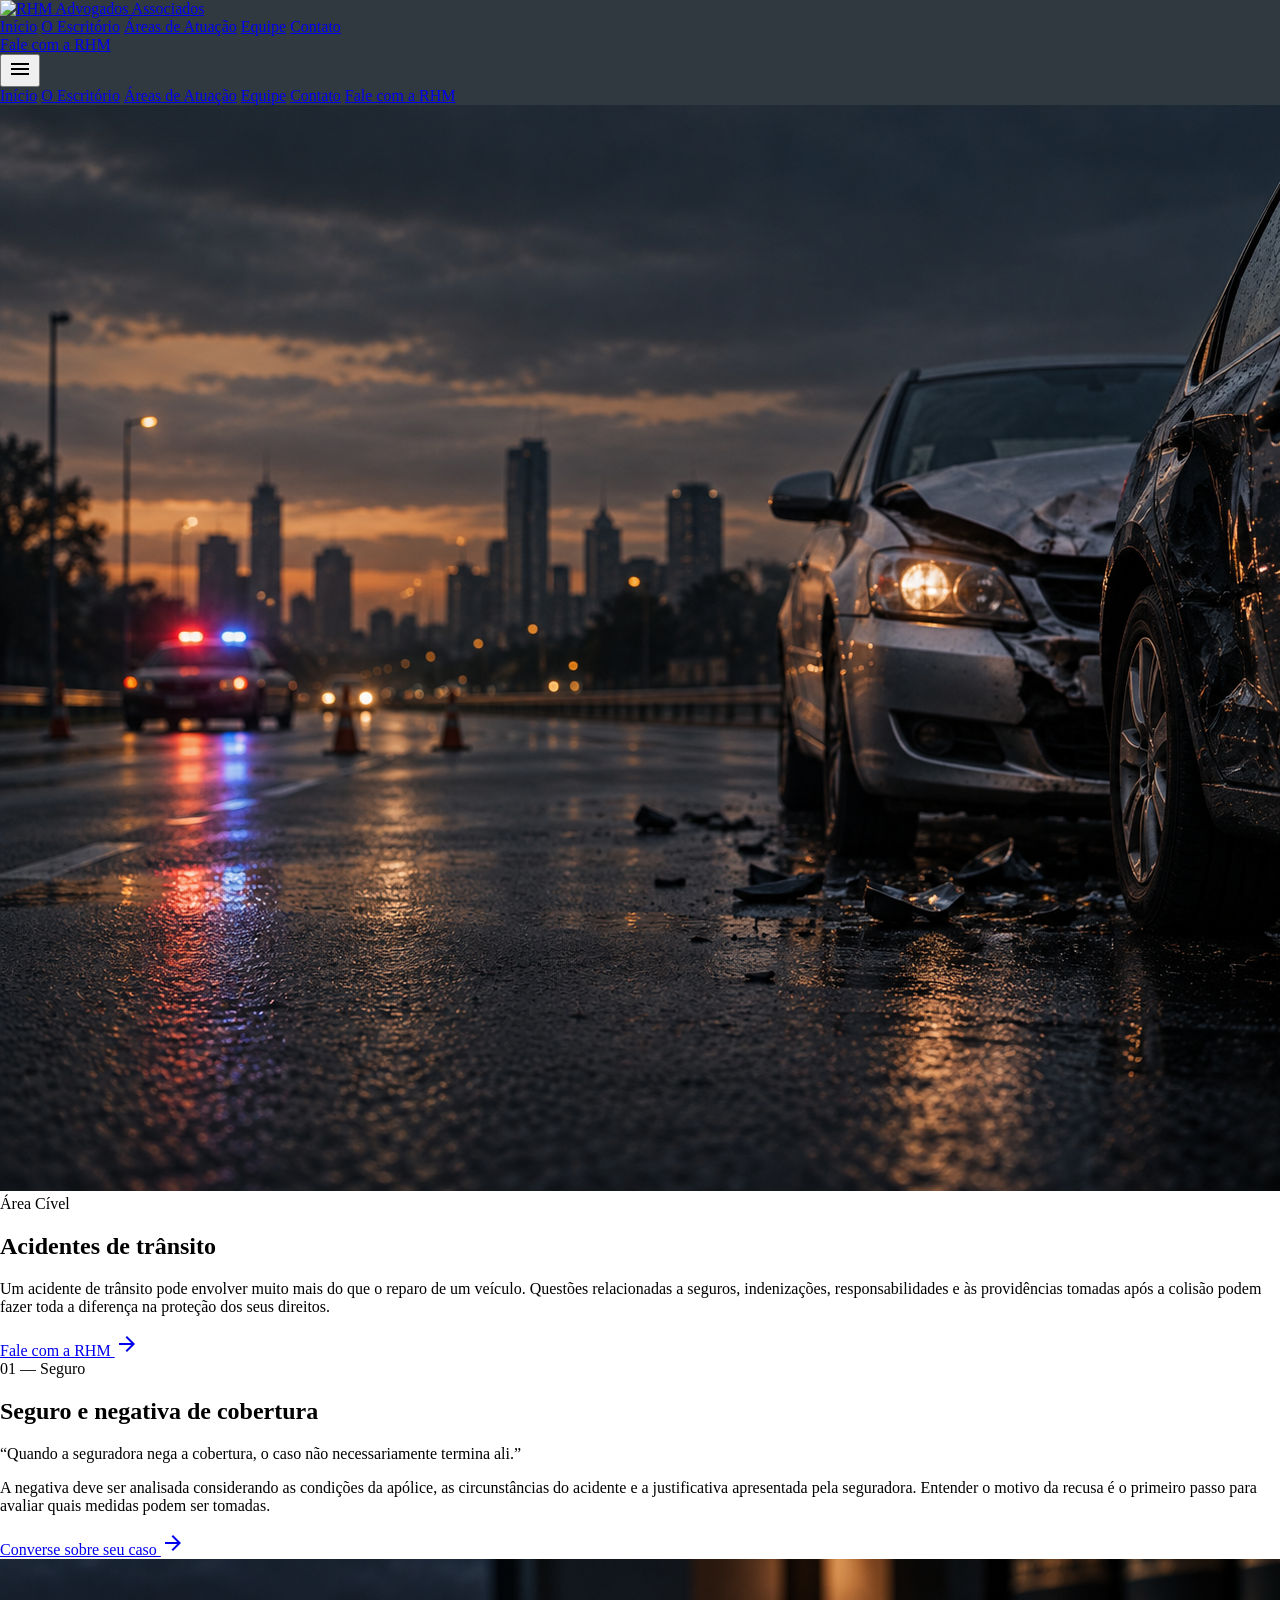
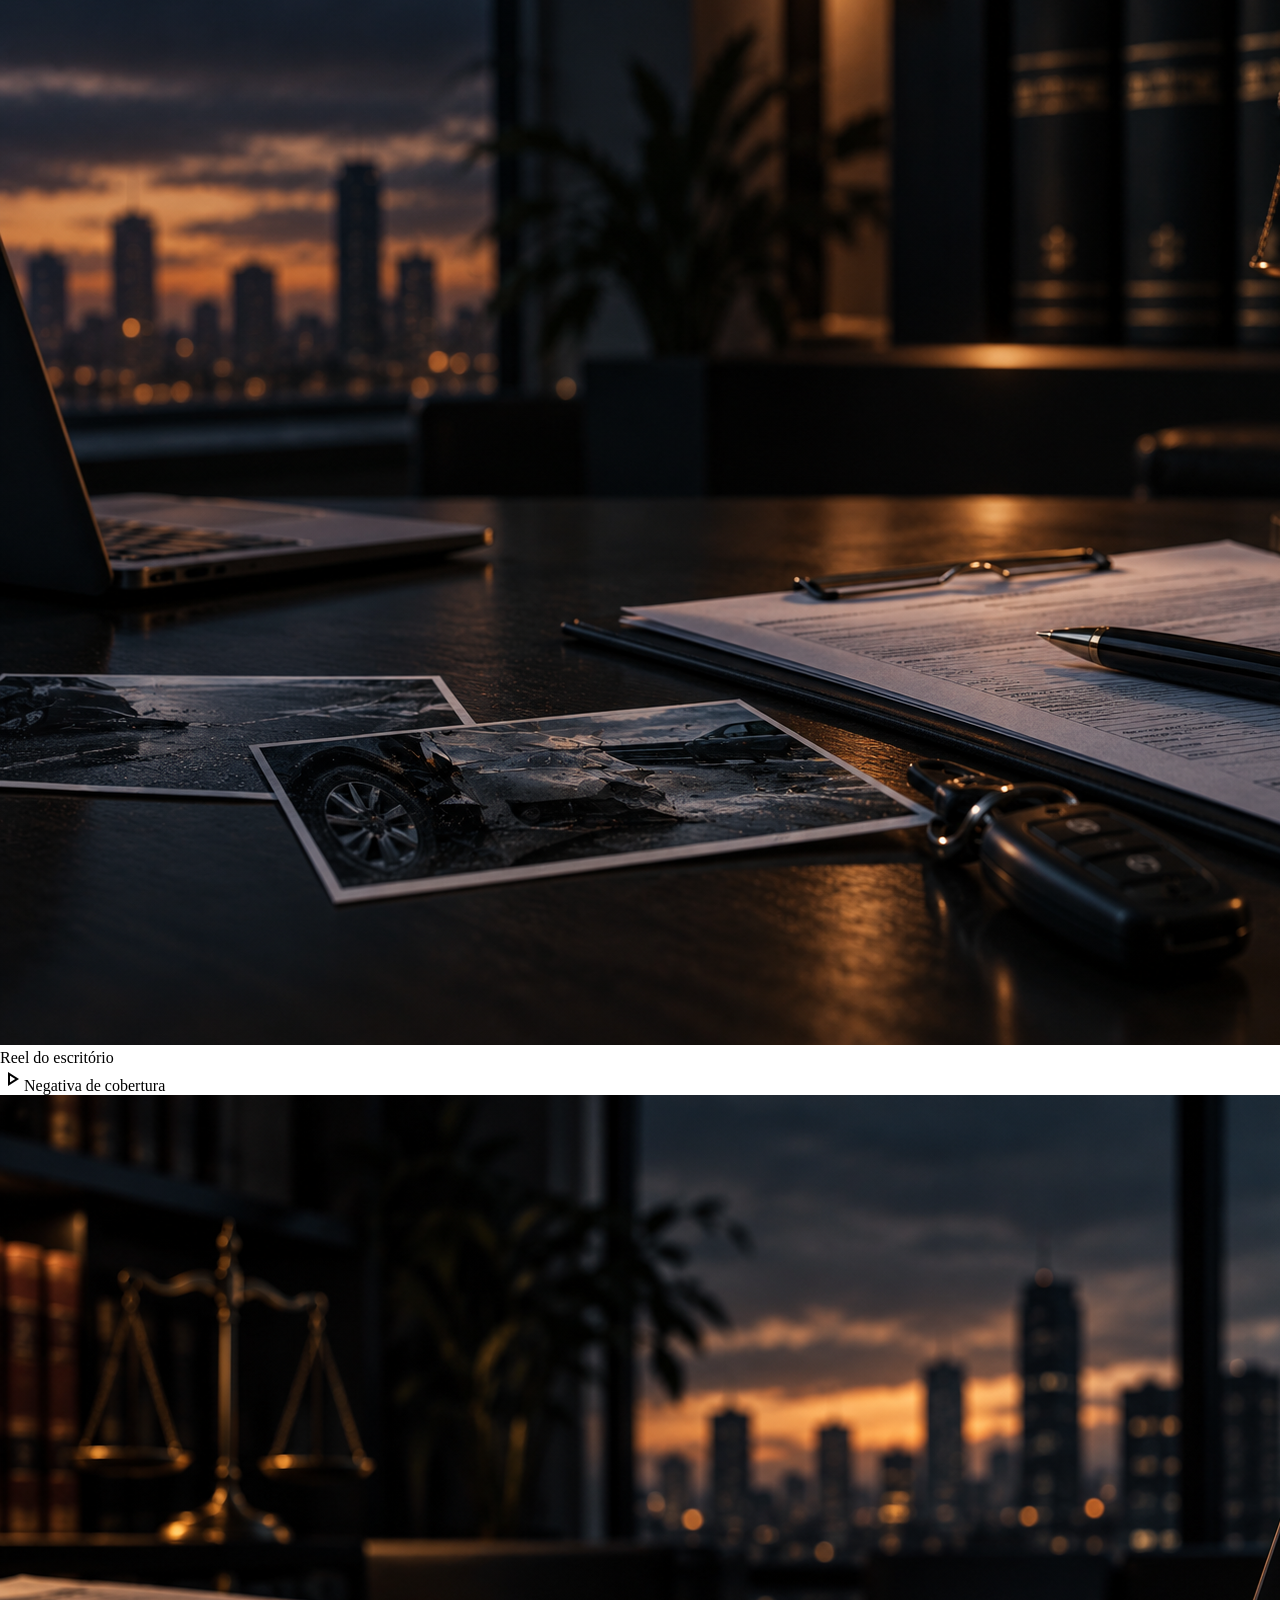
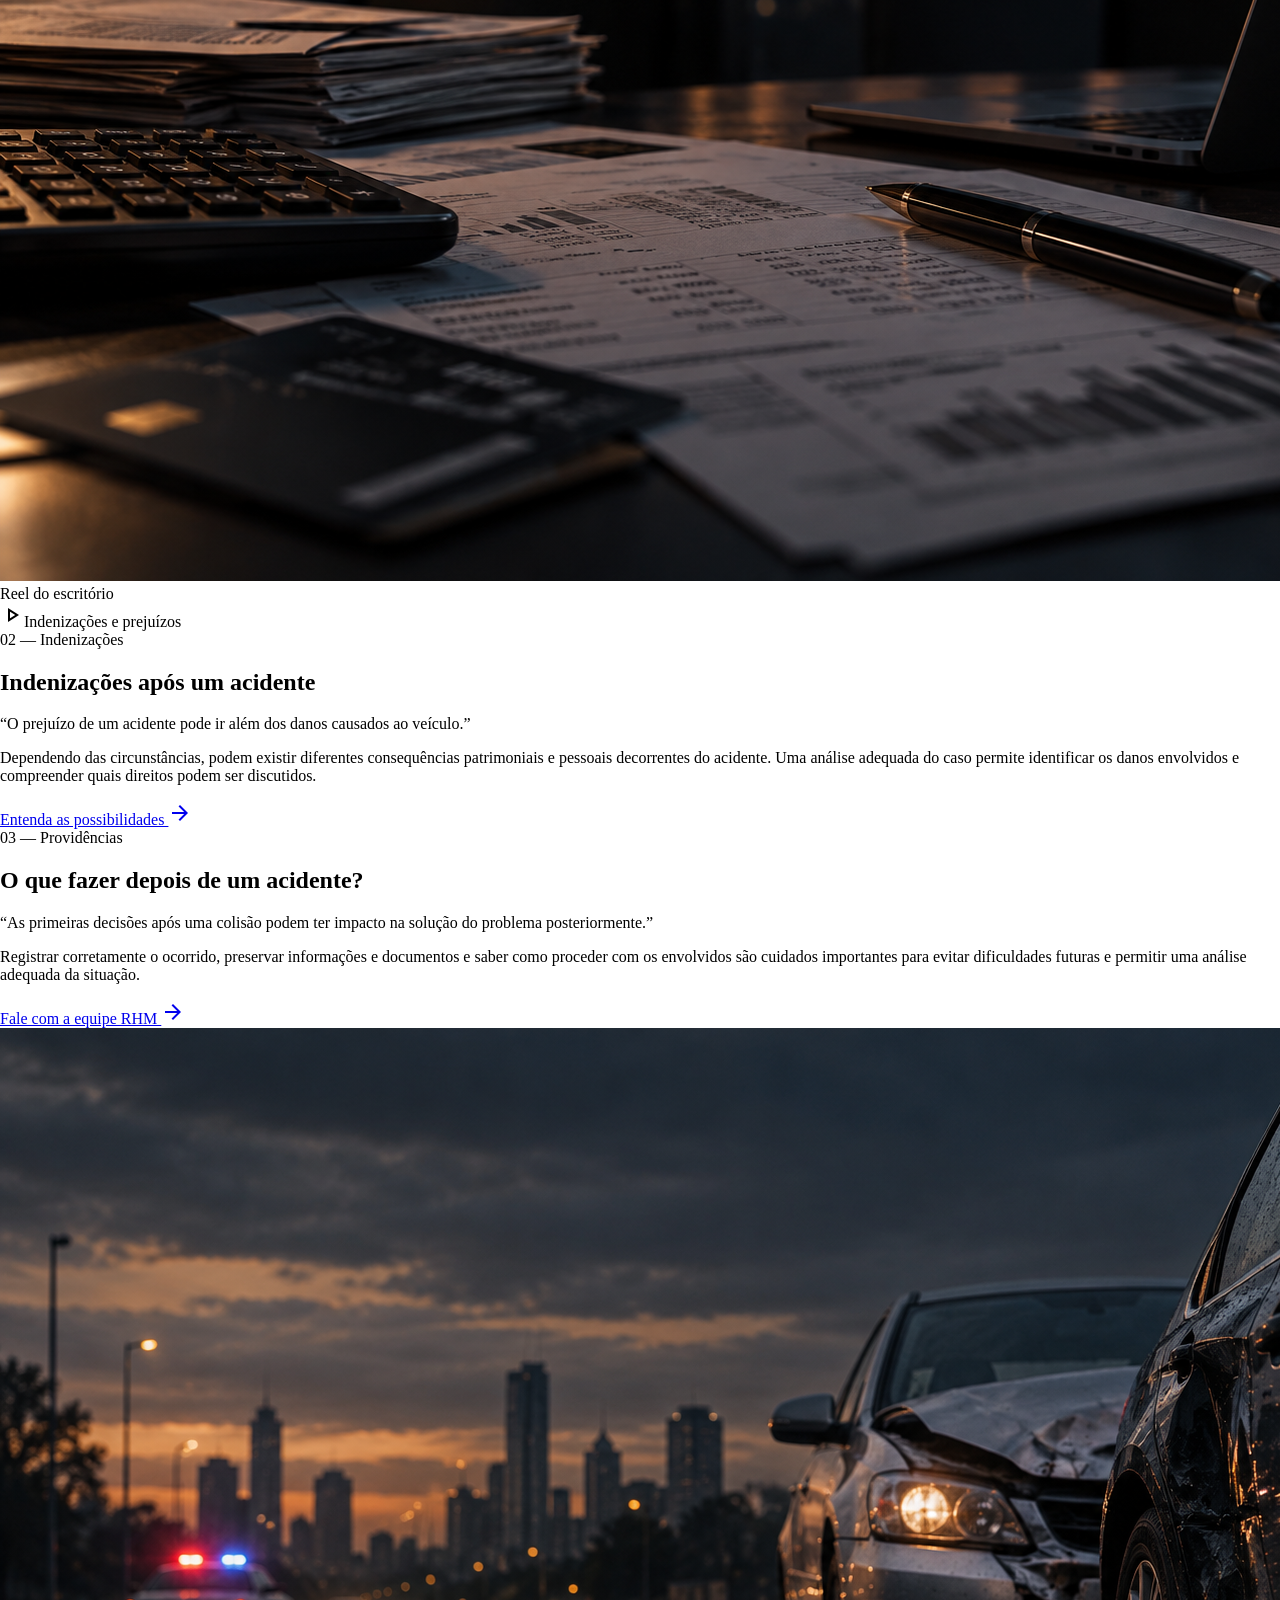
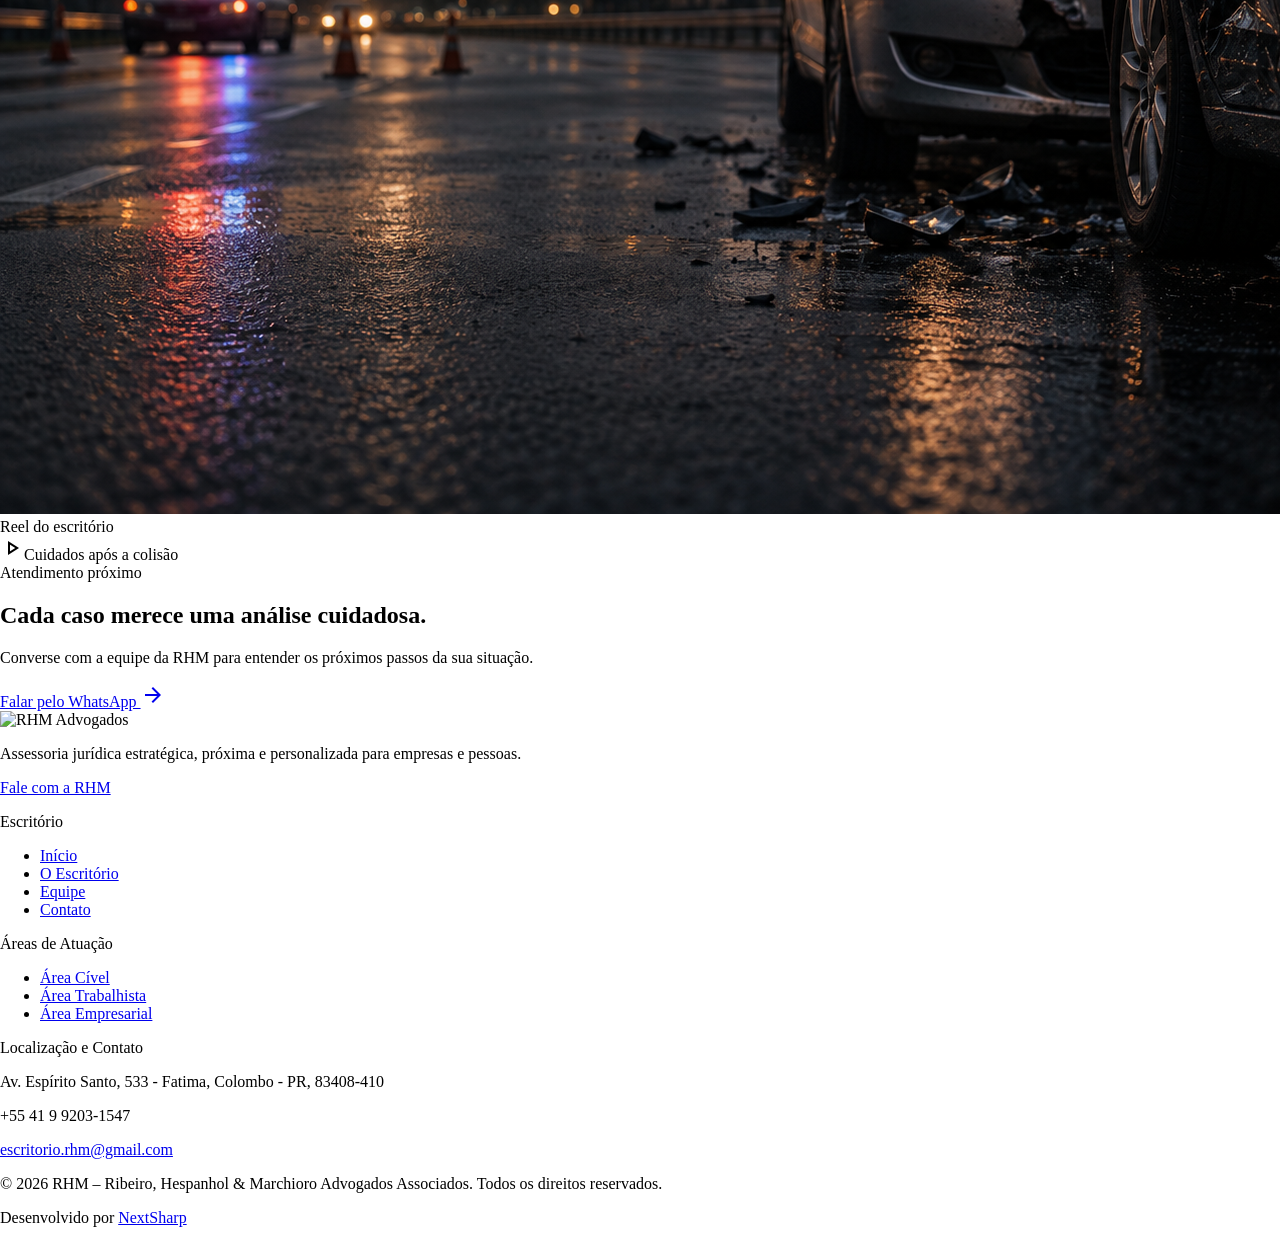
==== commit 7af4e02b: "Atualiza conteúdo de acidentes de trânsito" ====
--- a/acidentes-transito.html
+++ b/acidentes-transito.html
@@ -35,647 +35,82 @@
 <a class="block text-slate-300 hover:text-[#f39200]" href="index.html#contato">Contato</a>
 <a class="inline-block px-5 py-2.5 text-center w-full rounded text-sm font-semibold text-white bg-[#d86017]" href="index.html#contato" data-whatsapp-cta>Fale com a RHM</a>
 </div>
-</header><main class="w-full pt-20 bg-surface"><div class="flex flex-col w-full">
-<!-- HERO SECTION -->
-<section class="relative w-full overflow-hidden bg-surface-container-lowest -mt-20 pt-28 pb-16 lg:pb-24">
-<!-- Ambient glowing backdrop aura -->
-<div class="absolute -top-24 left-1/2 -translate-x-1/2 w-[700px] h-[500px] bg-gradient-to-b from-primary-container/15 via-primary/5 to-transparent blur-3xl pointer-events-none -z-0"></div>
-<div class="absolute top-1/3 -right-32 w-96 h-96 bg-primary/10 rounded-full blur-[120px] pointer-events-none -z-0"></div>
-<div class="relative z-10 w-full max-w-[1280px] mx-auto px-gutter">
-<div class="grid grid-cols-1 lg:grid-cols-12 gap-stack-lg items-center">
-<!-- Left: Copy & Conversions -->
-<div class="lg:col-span-7 flex flex-col space-y-6">
-<div class="inline-flex items-center gap-2 self-start px-3.5 py-1.5 rounded-full bg-surface-container-high">
-<span class="w-2 h-2 rounded-full bg-primary animate-pulse"></span>
-<span class="font-label-caps text-label-caps uppercase text-primary tracking-widest text-xs">
-              Especialistas em Ressarcimento por Acidentes de Trânsito
-            </span>
-</div>
-<h1 class="font-display-lg text-display-lg-mobile md:text-display-lg text-on-surface leading-[1.08] tracking-tight">
-            Sofreu um acidente? O conserto do veículo <span class="text-primary italic font-headline-md">não é o único</span> dano a reaver.
-          </h1>
-<p class="font-body-lg text-body-lg text-on-surface-variant max-w-xl">
-            Despesas médicas, lucros cessantes, queda de renda e danos morais. Saiba como resguardar seus direitos integrais antes de aceitar acordos precipitados com seguradoras.
-          </p>
-<!-- Direct CTA Block -->
-<div class="flex flex-col sm:flex-row items-stretch sm:items-center gap-4 pt-2">
-<a class="group relative inline-flex items-center justify-center gap-3 px-8 py-4 bg-primary-container text-on-primary font-label-caps text-label-caps uppercase tracking-wider font-bold rounded shadow-lg shadow-primary-container/20 transition-all duration-300 hover:bg-primary hover:shadow-primary/30 hover:-translate-y-0.5" href="https://wa.me/5541992031547?text=Olá,%20gostaria%20de%20uma%20orientação%20sobre%20acidente%20de%20trânsito" rel="noopener noreferrer" target="_blank">
-<span class="material-symbols-outlined text-xl">chat</span>
-<span>Falar no WhatsApp com Advogado</span>
-<span class="material-symbols-outlined text-sm transition-transform duration-200 group-hover:translate-x-1">arrow_forward</span>
-</a>
-<a class="inline-flex items-center justify-center px-6 py-4 bg-surface-container text-on-surface hover:text-primary hover:bg-surface-container-high transition-colors font-label-caps text-label-caps uppercase tracking-wider rounded" href="#triagem">
-              Avaliar Meu Caso Online
-            </a>
-</div>
-<!-- Trust Badges Bar -->
-<div class="pt-6 grid grid-cols-3 gap-3">
-<div class="flex items-center gap-2 p-3 bg-surface-container-low rounded">
-<span class="material-symbols-outlined text-primary text-xl">schedule</span>
-<div class="flex flex-col">
-<span class="font-label-caps text-xs text-on-surface font-semibold uppercase">Atendimento</span>
-<span class="font-body-md text-xs text-on-surface-variant">Rápido e Humanizado</span>
-</div>
-</div>
-<div class="flex items-center gap-2 p-3 bg-surface-container-low rounded">
-<span class="material-symbols-outlined text-primary text-xl">verified_user</span>
-<div class="flex flex-col">
-<span class="font-label-caps text-xs text-on-surface font-semibold uppercase">Análise</span>
-<span class="font-body-md text-xs text-on-surface-variant">Individualizada do Caso</span>
-</div>
-</div>
-<div class="flex items-center gap-2 p-3 bg-surface-container-low rounded">
-<span class="material-symbols-outlined text-primary text-xl">travel_explore</span>
-<div class="flex flex-col">
-<span class="font-label-caps text-xs text-on-surface font-semibold uppercase">Atuação</span>
-<span class="font-body-md text-xs text-on-surface-variant">Em Todo o Brasil</span>
-</div>
-</div>
-</div>
-</div>
-<!-- Right: Atmospheric Editorial Visual -->
-<div class="lg:col-span-5 relative">
-<div class="relative rounded-xl overflow-hidden shadow-2xl bg-surface-container aspect-[4/5] max-h-[560px]">
-<img class="w-full h-full object-cover brightness-90 contrast-110" data-alt="Modern dark metropolitan highway at dusk with luxury vehicle in motion through moody urban architecture, deep navy and amber taillight atmosphere with corporate cinema lighting" src="https://lh3.googleusercontent.com/aida-public/[base64]"/>
-<div class="absolute inset-0 bg-gradient-to-t from-surface-container-lowest via-transparent to-transparent opacity-90"></div>
-<!-- Floating Quick Stat Callout -->
-<div class="absolute bottom-6 left-6 right-6 p-5 bg-surface-container-high/95 backdrop-blur-md rounded-lg shadow-xl">
-<div class="flex items-start justify-between gap-4">
-<div class="space-y-1">
-<span class="font-label-caps text-label-caps uppercase text-primary block">Plantão de Acidentes</span>
-<p class="font-headline-sm text-lg text-on-surface font-bold leading-tight">Suporte Pericial &amp; Indenizatório Imediato</p>
-<p class="font-body-md text-xs text-on-surface-variant">Av. Paulista, SP | Atendimento Nacional via WhatsApp</p>
-</div>
-<div class="flex-shrink-0 w-10 h-10 rounded-full bg-primary-container/20 flex items-center justify-center text-primary">
-<span class="material-symbols-outlined text-xl">gavel</span>
-</div>
-</div>
-</div>
-</div>
-</div>
-</div>
-</div>
-</section>
-<!-- SEÇÃO DE VÍDEO EXPLICATIVO (DESTAQUE PRINCIPAL) -->
-<section class="w-full py-16 lg:py-24 bg-surface">
-<div class="w-full max-w-[1280px] mx-auto px-gutter">
-<!-- Header da seção -->
-<div class="max-w-2xl mx-auto text-center space-y-3 mb-12">
-<span class="font-label-caps text-label-caps uppercase text-primary tracking-widest">Orientações Críticas</span>
-<h2 class="font-headline-md text-headline-sm md:text-headline-md text-on-surface">
-          Assista: O que fazer nos primeiros momentos após o acidente
-        </h2>
-<p class="font-body-md text-on-surface-variant">
-          Entenda como declarações precipitadas ou documentos assinados sob pressão podem anular indenizações legítimas.
-        </p>
-</div>
-<!-- Container do Vídeo + Pontos Estratégicos -->
-<div class="grid grid-cols-1 lg:grid-cols-12 gap-8 items-center">
-<!-- Player de Vídeo Estilizado Interativo -->
-<div class="lg:col-span-7">
-<div class="group relative rounded-xl overflow-hidden shadow-2xl bg-surface-container-lowest aspect-video cursor-pointer select-none" id="videoContainer">
-<!-- Background / Thumbnail do Vídeo -->
-<div class="absolute inset-0 bg-cover bg-center brightness-75 transition-transform duration-700 group-hover:scale-105" data-alt="Corporate office law library with three senior attorneys analyzing traffic accident evidence documents, cinematic dark navy aesthetic with warm warm tungsten accents" style="background-image: url('https://lh3.googleusercontent.com/aida-public/[base64]')"></div>
-<div class="absolute inset-0 bg-gradient-to-t from-surface-container-lowest via-surface-container-lowest/40 to-transparent"></div>
-<!-- Badge Superior -->
-<div class="absolute top-4 left-4 z-10 flex items-center gap-2 px-3 py-1 bg-surface-container-lowest/90 backdrop-blur-md rounded">
-<span class="material-symbols-outlined text-primary text-sm">ondemand_video</span>
-<span class="font-label-caps text-xs text-on-surface tracking-wider uppercase font-semibold">Vídeo Explicativo • Dr. Carlos e Equipe RHM</span>
-</div>
-<div class="absolute top-4 right-4 z-10 px-2.5 py-1 bg-surface-container-high/90 text-primary font-label-caps text-xs rounded">
-              03:45 min
-            </div>
-<!-- Botão de Play Central Pulsante -->
-<div class="absolute inset-0 flex items-center justify-center z-10">
-<div class="relative flex items-center justify-center">
-<span class="absolute w-20 h-20 rounded-full bg-primary-container/30 animate-ping"></span>
-<button aria-label="Reproduzir vídeo explicativo" class="relative w-16 h-16 rounded-full bg-primary-container text-on-primary flex items-center justify-center shadow-2xl transition-transform duration-300 group-hover:scale-110 group-hover:bg-primary" id="playBtn">
-<span class="material-symbols-outlined text-3xl ml-0.5">play_arrow</span>
-</button>
-</div>
-</div>
-<!-- Barra de Controles Inferior Cinemática -->
-<div class="absolute bottom-0 inset-x-0 p-4 z-10 flex flex-col gap-2 bg-gradient-to-t from-surface-container-lowest to-transparent">
-<div class="w-full h-1 bg-surface-variant rounded-full overflow-hidden">
-<div class="h-full bg-primary w-1/3 transition-all duration-300" id="videoProgressBar"></div>
-</div>
-<div class="flex items-center justify-between text-xs font-body-md text-on-surface-variant pt-1">
-<span class="flex items-center gap-1.5 text-on-surface">
-<span class="w-2 h-2 rounded-full bg-primary"></span> 
-                  Módulo 01: Primeiras 48 horas após a colisão
-                </span>
-<span>01:15 / 03:45</span>
-</div>
-</div>
-</div>
-</div>
-<!-- Coluna de Benefícios / Tópicos Abordados -->
-<div class="lg:col-span-5 flex flex-col space-y-4">
-<div class="p-5 bg-surface-container rounded-lg space-y-2 transition-colors hover:bg-surface-container-high">
-<div class="flex items-start gap-3">
-<span class="material-symbols-outlined text-primary text-2xl flex-shrink-0 mt-0.5">receipt_long</span>
-<div>
-<h3 class="font-headline-sm text-base text-on-surface font-semibold">Guarda de laudos e recibos médicos</h3>
-<p class="font-body-md text-sm text-on-surface-variant mt-1">
-                  Notas de farmácia, custos de deslocamento a clínicas e comprovantes de consultas particulares constituem prova irrefutável do dano emergente.
-                </p>
-</div>
-</div>
-</div>
-<div class="p-5 bg-surface-container rounded-lg space-y-2 transition-colors hover:bg-surface-container-high">
-<div class="flex items-start gap-3">
-<span class="material-symbols-outlined text-primary text-2xl flex-shrink-0 mt-0.5">trending_down</span>
-<div>
-<h3 class="font-headline-sm text-base text-on-surface font-semibold">Comprovação de lucros cessantes</h3>
-<p class="font-body-md text-sm text-on-surface-variant mt-1">
-                  Autônomos, motoristas e profissionais liberais têm direito à recomposição da renda que deixaram de auferir durante os dias paralisados.
-                </p>
-</div>
-</div>
-</div>
-<div class="p-5 bg-surface-container rounded-lg space-y-2 transition-colors hover:bg-surface-container-high">
-<div class="flex items-start gap-3">
-<span class="material-symbols-outlined text-primary text-2xl flex-shrink-0 mt-0.5">warning</span>
-<div>
-<h3 class="font-headline-sm text-base text-on-surface font-semibold">Armadilha das quitações prematuras</h3>
-<p class="font-body-md text-sm text-on-surface-variant mt-1">
-                  Seguradoras costumam oferecer termos de quitação plena que extinguem seu direito a cobranças futuras de sequelas físicas ou danos morais.
-                </p>
-</div>
-</div>
-</div>
-<div class="pt-2">
-<a class="inline-flex items-center gap-2 font-label-caps text-label-caps uppercase text-primary hover:text-on-surface transition-colors" href="https://wa.me/5541992031547?text=Gostaria%20de%20orientação%20rápida%20sobre%20acidente">
-<span>Tirar dúvida pontual com advogado de plantão</span>
-<span class="material-symbols-outlined text-base">arrow_forward</span>
-</a>
-</div>
-</div>
-</div>
-</div>
-</section>
-<!-- SEÇÃO DE DANOS INDENIZÁVEIS -->
-<section class="w-full py-16 lg:py-24 bg-surface-container-low">
-<div class="w-full max-w-[1280px] mx-auto px-gutter">
-<div class="flex flex-col md:flex-row md:items-end justify-between gap-6 mb-12">
-<div class="max-w-xl space-y-2">
-<span class="font-label-caps text-label-caps uppercase text-primary tracking-widest">Mapeamento Completo</span>
-<h2 class="font-headline-md text-headline-sm md:text-headline-md text-on-surface">
-            O conserto do veículo é apenas a ponta do iceberg
-          </h2>
-<p class="font-body-md text-on-surface-variant">
-            A legislação civil assegura a reparação integral de todos os prejuízos diretos e indiretos decorrentes da colisão.
-          </p>
-</div>
-<div class="text-right hidden md:block">
-<span class="font-display-lg text-primary/30 text-5xl font-serif">4 Eixos</span>
-</div>
-</div>
-<!-- Grid de 4 Cards Analíticos -->
-<div class="grid grid-cols-1 md:grid-cols-2 lg:grid-cols-4 gap-6">
-<!-- Card 1 -->
-<div class="flex flex-col justify-between p-6 bg-surface-container rounded-lg shadow-sm transition-transform duration-300 hover:-translate-y-1 hover:bg-surface-container-high">
-<div class="space-y-4">
-<div class="w-12 h-12 rounded bg-surface-container-highest flex items-center justify-center text-primary">
-<span class="material-symbols-outlined text-2xl">directions_car</span>
-</div>
-<span class="font-label-caps text-xs text-primary font-bold tracking-widest block uppercase">Danos Materiais</span>
-<h3 class="font-headline-sm text-lg text-on-surface font-semibold">Prejuízos Veiculares</h3>
-<p class="font-body-md text-sm text-on-surface-variant">
-              Reembolso integral da franquia, indenização por perda total (FIPE), ressarcimento de reboques, estacionamento e desvalorização mercadológica do veículo após reparo.
-            </p>
-</div>
-<div class="mt-6 pt-4 border-t-0 bg-surface-container-low/50 -mx-6 -mb-6 p-4 rounded-b-lg">
-<span class="font-label-caps text-xs text-secondary-fixed flex items-center gap-1">
-<span class="material-symbols-outlined text-sm text-primary">check_circle</span> Direto com causador ou seguradora
-            </span>
-</div>
-</div>
-<!-- Card 2 -->
-<div class="flex flex-col justify-between p-6 bg-surface-container rounded-lg shadow-sm transition-transform duration-300 hover:-translate-y-1 hover:bg-surface-container-high">
-<div class="space-y-4">
-<div class="w-12 h-12 rounded bg-surface-container-highest flex items-center justify-center text-primary">
-<span class="material-symbols-outlined text-2xl">medical_services</span>
-</div>
-<span class="font-label-caps text-xs text-primary font-bold tracking-widest block uppercase">Danos Médicos</span>
-<h3 class="font-headline-sm text-lg text-on-surface font-semibold">Despesas &amp; Tratamentos</h3>
-<p class="font-body-md text-sm text-on-surface-variant">
-              Consultas médicas não cobertas pelo convênio, cirurgias reparadoras, sessões contínuas de fisioterapia, próteses, medicamentos de uso contínuo e acompanhamento psicológico.
-            </p>
-</div>
-<div class="mt-6 pt-4 bg-surface-container-low/50 -mx-6 -mb-6 p-4 rounded-b-lg">
-<span class="font-label-caps text-xs text-secondary-fixed flex items-center gap-1">
-<span class="material-symbols-outlined text-sm text-primary">check_circle</span> Custeio imediato ou reembolso
-            </span>
-</div>
-</div>
-<!-- Card 3 -->
-<div class="flex flex-col justify-between p-6 bg-surface-container rounded-lg shadow-sm transition-transform duration-300 hover:-translate-y-1 hover:bg-surface-container-high">
-<div class="space-y-4">
-<div class="w-12 h-12 rounded bg-surface-container-highest flex items-center justify-center text-primary">
-<span class="material-symbols-outlined text-2xl">account_balance_wallet</span>
-</div>
-<span class="font-label-caps text-xs text-primary font-bold tracking-widest block uppercase">Danos Econômicos</span>
-<h3 class="font-headline-sm text-lg text-on-surface font-semibold">Lucros Cessantes</h3>
-<p class="font-body-md text-sm text-on-surface-variant">
-              Recomposição da remuneração diária perdida por motoristas por aplicativo, taxistas, entregadores, profissionais autônomos ou empresários impedidos de atuar durante a convalescença.
-            </p>
-</div>
-<div class="mt-6 pt-4 bg-surface-container-low/50 -mx-6 -mb-6 p-4 rounded-b-lg">
-<span class="font-label-caps text-xs text-secondary-fixed flex items-center gap-1">
-<span class="material-symbols-outlined text-sm text-primary">check_circle</span> Cálculos contábeis periciais
-            </span>
-</div>
-</div>
-<!-- Card 4 -->
-<div class="flex flex-col justify-between p-6 bg-surface-container rounded-lg shadow-sm transition-transform duration-300 hover:-translate-y-1 hover:bg-surface-container-high">
-<div class="space-y-4">
-<div class="w-12 h-12 rounded bg-surface-container-highest flex items-center justify-center text-primary">
-<span class="material-symbols-outlined text-2xl">health_and_safety</span>
-</div>
-<span class="font-label-caps text-xs text-primary font-bold tracking-widest block uppercase">Danos Pessoais</span>
-<h3 class="font-headline-sm text-lg text-on-surface font-semibold">Moral &amp; Estético</h3>
-<p class="font-body-md text-sm text-on-surface-variant">
-              Compensação pelo trauma psíquico, dor da hospitalização, cicatrizes, sequelas visíveis, redução temporária ou definitiva da capacidade física de trabalho e prejuízo à rotina.
-            </p>
-</div>
-<div class="mt-6 pt-4 bg-surface-container-low/50 -mx-6 -mb-6 p-4 rounded-b-lg">
-<span class="font-label-caps text-xs text-secondary-fixed flex items-center gap-1">
-<span class="material-symbols-outlined text-sm text-primary">check_circle</span> Acumulação com danos materiais
-            </span>
-</div>
-</div>
-</div>
-<!-- Linha de Apoio -->
-<div class="mt-10 p-4 rounded bg-surface-container flex flex-col md:flex-row items-center justify-between gap-4">
-<div class="flex items-center gap-3">
-<span class="material-symbols-outlined text-primary text-xl">info</span>
-<span class="font-body-md text-sm text-on-surface">Não tem certeza de quais dessas indenizações se aplicam à sua colisão?</span>
-</div>
-<a class="font-label-caps text-xs uppercase text-primary font-bold hover:underline" href="#triagem">
-          Consulte nossa triagem jurídica sem custo →
-        </a>
-</div>
-</div>
-</section>
-<!-- PASSO A PASSO ESSENCIAL -->
-<section class="w-full py-16 lg:py-24 bg-surface">
-<div class="w-full max-w-[1280px] mx-auto px-gutter">
-<div class="max-w-2xl mb-14 space-y-3">
-<span class="font-label-caps text-label-caps uppercase text-primary tracking-widest">Protocolo de Segurança Jurídica</span>
-<h2 class="font-headline-md text-headline-sm md:text-headline-md text-on-surface">
-          Como agir nas primeiras 48 horas após a colisão
-        </h2>
-<p class="font-body-md text-on-surface-variant">
-          Pequenas ações imediatamente após o impacto preservam as provas necessárias para o êxito de uma eventual ação indenizatória.
-        </p>
-</div>
-<div class="grid grid-cols-1 md:grid-cols-2 lg:grid-cols-4 gap-6 relative">
-<!-- Step 1 -->
-<div class="relative p-6 bg-surface-container rounded-lg space-y-4">
-<div class="flex items-center justify-between">
-<span class="font-display-lg text-primary text-4xl font-serif">01</span>
-<span class="material-symbols-outlined text-secondary text-2xl">camera_alt</span>
-</div>
-<h3 class="font-headline-sm text-lg text-on-surface font-semibold">Fotografe &amp; Registre</h3>
-<p class="font-body-md text-sm text-on-surface-variant">
-            Antes de mover os veículos (se seguro), tire fotos amplas do local, marcas de frenagem, sinalização, placas dos veículos envolvidos e danos detalhados de ambos os lados.
-          </p>
-</div>
-<!-- Step 2 -->
-<div class="relative p-6 bg-surface-container rounded-lg space-y-4">
-<div class="flex items-center justify-between">
-<span class="font-display-lg text-primary text-4xl font-serif">02</span>
-<span class="material-symbols-outlined text-secondary text-2xl">badge</span>
-</div>
-<h3 class="font-headline-sm text-lg text-on-surface font-semibold">Dados &amp; Testemunhas</h3>
-<p class="font-body-md text-sm text-on-surface-variant">
-            Colete o contato de pedestres ou comerciantes que presenciaram a dinâmica. Anote CNH, telefone do motorista e apólice de seguro do terceiro, se houver.
-          </p>
-</div>
-<!-- Step 3 -->
-<div class="relative p-6 bg-surface-container rounded-lg space-y-4">
-<div class="flex items-center justify-between">
-<span class="font-display-lg text-primary text-4xl font-serif">03</span>
-<span class="material-symbols-outlined text-secondary text-2xl">folder_shared</span>
-</div>
-<h3 class="font-headline-sm text-lg text-on-surface font-semibold">Guarde Documentos</h3>
-<p class="font-body-md text-sm text-on-surface-variant">
-            Registre o Boletim de Ocorrência (B.O.) detalhado. Arquive receitas médicas, notas de farmácia, comprovantes de guincho e atestados de afastamento do trabalho.
-          </p>
-</div>
-<!-- Step 4 -->
-<div class="relative p-6 bg-surface-container-high rounded-lg space-y-4 ring-0 shadow-lg">
-<div class="flex items-center justify-between">
-<span class="font-display-lg text-primary text-4xl font-serif">04</span>
-<span class="material-symbols-outlined text-primary text-2xl">balance</span>
-</div>
-<h3 class="font-headline-sm text-lg text-on-surface font-semibold">Avaliação Especializada</h3>
-<p class="font-body-md text-sm text-on-surface-variant">
-            Não assine termos de acordo em cartório ou propostas de seguradoras sem antes auditar se todos os danos futuros e materiais estão devidamente mensurados.
-          </p>
-</div>
-</div>
-</div>
-</section>
-<!-- SEÇÃO DE AUTORIDADE / QUEM SOMOS -->
-<section class="w-full py-16 lg:py-24 bg-surface-container-lowest">
-<div class="w-full max-w-[1280px] mx-auto px-gutter">
-<div class="grid grid-cols-1 lg:grid-cols-12 gap-10 items-center">
-<!-- Imagem dos Sócios da RHM -->
-<div class="lg:col-span-6 relative">
-<div class="relative rounded-xl overflow-hidden shadow-2xl bg-surface-container">
-<img alt="Sócios RHM Advogados Associados - Especialistas em Indenizações e Responsabilidade Civil" class="w-full h-auto object-cover" src="https://lh3.googleusercontent.com/aida-public/[base64]"/>
-<div class="absolute inset-0 bg-gradient-to-t from-surface-container-lowest via-transparent to-transparent opacity-40"></div>
-</div>
-<!-- Selo de Atuação OAB -->
-<div class="absolute -bottom-4 -right-4 hidden sm:flex items-center gap-3 p-4 bg-surface-container-high rounded-lg shadow-xl">
-<span class="material-symbols-outlined text-primary text-3xl">verified</span>
-<div>
-<p class="font-label-caps text-xs uppercase text-primary font-bold">OAB Regularizada</p>
-<p class="font-body-md text-xs text-on-surface">Escritório Estruturado para Litígios Complexos</p>
-</div>
-</div>
-</div>
-<!-- Conteúdo de Autoridade -->
-<div class="lg:col-span-6 space-y-6">
-<div class="space-y-2">
-<span class="font-label-caps text-label-caps uppercase text-primary tracking-widest">Excelência Jurídica &amp; Pericial</span>
-<h2 class="font-headline-md text-headline-sm md:text-headline-md text-on-surface">
-              RHM Advogados Associados
-            </h2>
-<p class="font-body-md text-primary font-medium">
-              Condução técnica, combativa e humanizada na reparação de danos graves.
-            </p>
-</div>
-<p class="font-body-md text-on-surface-variant">
-            O escritório RHM reúne especialistas com vasta trajetória em Responsabilidade Civil Automotiva e Direito Securitário. Nosso foco reside em desconstruir avaliações unilaterais de companhias de seguros e buscar indenizações justas perante o Judiciário ou câmaras de mediação técnica.
-          </p>
-<div class="grid grid-cols-2 gap-4 pt-2">
-<div class="p-4 bg-surface-container rounded space-y-1">
-<span class="font-display-lg text-primary text-3xl font-serif">100%</span>
-<p class="font-label-caps text-xs uppercase text-on-surface font-semibold">Foco no Cliente</p>
-<p class="font-body-md text-xs text-on-surface-variant">Atendimento próximo com atualização periódica dos atos processuais.</p>
-</div>
-<div class="p-4 bg-surface-container rounded space-y-1">
-<span class="font-display-lg text-primary text-3xl font-serif">Agilidade</span>
-<p class="font-label-caps text-xs uppercase text-on-surface font-semibold">Perícia Própria</p>
-<p class="font-body-md text-xs text-on-surface-variant">Assistência com engenheiros periciais e médicos consultores parceiros.</p>
-</div>
-</div>
-<div class="pt-2 flex items-center gap-4">
-<a class="inline-flex items-center gap-2 px-6 py-3.5 bg-primary text-on-primary font-label-caps text-label-caps uppercase tracking-wider font-bold rounded hover:bg-primary-fixed transition-colors" href="https://wa.me/5541992031547">
-<span class="material-symbols-outlined text-base">chat</span>
-<span>Contato Direto com a Banca</span>
-</a>
-</div>
-</div>
-</div>
-</div>
-</section>
-<!-- FORMULÁRIO DE TRIAGEM RÁPIDA (FUNDO AZUL PROFUNDO) -->
-<section class="w-full py-16 lg:py-24 bg-surface-container-low" id="triagem">
-<div class="w-full max-w-[1000px] mx-auto px-gutter">
-<div class="bg-surface-container p-8 md:p-12 rounded-xl shadow-2xl relative overflow-hidden">
-<!-- Glow decorativo interno -->
-<div class="absolute -top-20 -right-20 w-64 h-64 bg-primary/10 rounded-full blur-3xl pointer-events-none"></div>
-<div class="max-w-2xl mb-8 space-y-2">
-<span class="font-label-caps text-label-caps uppercase text-primary tracking-widest">Triagem Sem Compromisso</span>
-<h2 class="font-headline-md text-headline-sm md:text-headline-md text-on-surface">
-            Avalie o seu caso com nossos especialistas
-          </h2>
-<p class="font-body-md text-on-surface-variant">
-            Preencha os dados essenciais para que nossa equipe examine a viabilidade e o montante indenizatório estimado.
-          </p>
-</div>
-<form class="space-y-6" id="triageForm">
-<div class="grid grid-cols-1 md:grid-cols-2 gap-6">
-<!-- Nome -->
-<div class="space-y-1">
-<label class="font-label-caps text-label-caps uppercase text-on-surface-variant" for="userName">Nome Completo *</label>
-<input class="w-full px-4 py-3 bg-surface-container-high text-on-surface rounded focus:outline-none focus:ring-1 focus:ring-primary font-body-md placeholder:text-outline-variant transition-colors" id="userName" placeholder="Ex.: Rodrigo Mendes" required="" type="text"/>
-</div>
-<!-- WhatsApp -->
-<div class="space-y-1">
-<label class="font-label-caps text-label-caps uppercase text-on-surface-variant" for="userPhone">WhatsApp / Telefone *</label>
-<input class="w-full px-4 py-3 bg-surface-container-high text-on-surface rounded focus:outline-none focus:ring-1 focus:ring-primary font-body-md placeholder:text-outline-variant transition-colors" id="userPhone" placeholder="+55 41 9 9203-1547" required="" type="tel"/>
-</div>
-<!-- Data do Acidente -->
-<div class="space-y-1">
-<label class="font-label-caps text-label-caps uppercase text-on-surface-variant" for="accidentDate">Data Aproximada do Acidente *</label>
-<input class="w-full px-4 py-3 bg-surface-container-high text-on-surface rounded focus:outline-none focus:ring-1 focus:ring-primary font-body-md transition-colors" id="accidentDate" required="" type="date"/>
-</div>
-<!-- Ferimentos ou Hospitalização -->
-<div class="space-y-1">
-<label class="font-label-caps text-label-caps uppercase text-on-surface-variant block">Houve ferimentos ou internação? *</label>
-<select class="w-full px-4 py-3 bg-surface-container-high text-on-surface rounded focus:outline-none focus:ring-1 focus:ring-primary font-body-md transition-colors" id="hadInjuries" required="">
-<option disabled="" selected="" value="">Selecione uma opção</option>
-<option value="sim_grave">Sim, houve internação / cirurgia</option>
-<option value="sim_leve">Sim, escoriações ou lesões leves</option>
-<option value="nao">Não, apenas prejuízos materiais</option>
-</select>
-</div>
-<!-- Situação de Seguro -->
-<div class="space-y-1 md:col-span-2">
-<label class="font-label-caps text-label-caps uppercase text-on-surface-variant block">Qual é a condição de seguro envolvida? *</label>
-<select class="w-full px-4 py-3 bg-surface-container-high text-on-surface rounded focus:outline-none focus:ring-1 focus:ring-primary font-body-md transition-colors" id="insuranceStatus" required="">
-<option disabled="" selected="" value="">Selecione a situação</option>
-<option value="terceiro_tem">O causador possui seguro que recusa ou atrasa o pagamento</option>
-<option value="eu_tenho">Eu tenho seguro próprio, mas o valor oferecido é insuficiente</option>
-<option value="nenhum_tem">Nenhum dos envolvidos possui seguro privado</option>
-<option value="dpvat">Necessito de orientação para DPVAT / Danos Pessoais</option>
-</select>
-</div>
-<!-- Resumo Opcional -->
-<div class="space-y-1 md:col-span-2">
-<label class="font-label-caps text-label-caps uppercase text-on-surface-variant" for="userNotes">Breve resumo do ocorrido (opcional)</label>
-<textarea class="w-full px-4 py-3 bg-surface-container-high text-on-surface rounded focus:outline-none focus:ring-1 focus:ring-primary font-body-md placeholder:text-outline-variant transition-colors" id="userNotes" placeholder="Conte brevemente a via, o veículo ou se o outro motorista assumiu a culpa..." rows="3"></textarea>
-</div>
-</div>
-<!-- Submit Button & Security Disclaimers -->
-<div class="pt-4 flex flex-col sm:flex-row items-center justify-between gap-4">
-<button class="w-full sm:w-auto px-8 py-4 bg-primary-container text-on-primary font-label-caps text-label-caps uppercase tracking-wider font-bold rounded shadow-lg shadow-primary-container/25 hover:bg-primary transition-all duration-300" type="submit">
-              Solicitar Análise Gratuita do Caso
-            </button>
-<div class="flex items-center gap-2 text-on-surface-variant font-body-md text-xs">
-<span class="material-symbols-outlined text-primary text-base">lock</span>
-<span>Sigilo Profissional Garantido pelo Código de Ética da OAB</span>
-</div>
-</div>
-</form>
-<div class="hidden mt-6 p-4 rounded bg-primary-container/20 text-on-surface flex items-center gap-3" id="formSuccessMessage">
-<span class="material-symbols-outlined text-primary text-2xl">check_circle</span>
-<div>
-<p class="font-headline-sm text-sm font-semibold">Dados enviados com sucesso!</p>
-<p class="font-body-md text-xs text-on-surface-variant">Um advogado especialista da RHM entrará em contato via WhatsApp nas próximas horas.</p>
-</div>
-</div>
-</div>
-</div>
-</section>
-<!-- FAQ / DÚVIDAS FREQUENTES -->
-<section class="w-full py-16 lg:py-24 bg-surface">
-<div class="w-full max-w-[1000px] mx-auto px-gutter">
-<div class="text-center max-w-xl mx-auto space-y-2 mb-12">
-<span class="font-label-caps text-label-caps uppercase text-primary tracking-widest">Esclarecimentos Legais</span>
-<h2 class="font-headline-md text-headline-sm md:text-headline-md text-on-surface">
-          Dúvidas Frequentes sobre Ressarcimento
-        </h2>
-<p class="font-body-md text-on-surface-variant">
-          Perguntas comuns de vítimas de trânsito respondidas diretamente por nossa equipe jurídica.
-        </p>
-</div>
-<!-- Accordion Grid -->
-<div class="space-y-4">
-<!-- FAQ 1 -->
-<div class="faq-item bg-surface-container rounded-lg overflow-hidden transition-colors">
-<button class="faq-btn w-full p-6 text-left flex items-center justify-between gap-4" type="button">
-<span class="font-headline-sm text-base text-on-surface font-semibold">
-              Quanto tempo eu tenho para cobrar a indenização após o acidente?
-            </span>
-<span class="material-symbols-outlined text-primary transform transition-transform duration-200 faq-icon">expand_more</span>
-</button>
-<div class="faq-answer max-h-0 overflow-hidden transition-all duration-300 px-6">
-<p class="font-body-md text-sm text-on-surface-variant pb-6 leading-relaxed">
-              O prazo prescricional comum para ações de responsabilidade civil extracontratual é de <strong>3 anos</strong> a contar da data do acidente (conforme o art. 206, § 3º, V do Código Civil). No entanto, se houver incapacidade decorrente que ainda está sendo consolidada pelos médicos, o prazo pode ser contado a partir da ciência inequívoca da lesão definitiva. Recomenda-se agir rapidamente para preservar testemunhas e registros.
-            </p>
-</div>
-</div>
-<!-- FAQ 2 -->
-<div class="faq-item bg-surface-container rounded-lg overflow-hidden transition-colors">
-<button class="faq-btn w-full p-6 text-left flex items-center justify-between gap-4" type="button">
-<span class="font-headline-sm text-base text-on-surface font-semibold">
-              O que fazer se a seguradora do terceiro se recusar a pagar ou pagar a menos?
-            </span>
-<span class="material-symbols-outlined text-primary transform transition-transform duration-200 faq-icon">expand_more</span>
-</button>
-<div class="faq-answer max-h-0 overflow-hidden transition-all duration-300 px-6">
-<p class="font-body-md text-sm text-on-surface-variant pb-6 leading-relaxed">
-              Negativas de seguradoras são corriqueiras e muitas vezes infundadas (alegações genéricas de agravamento de risco ou culpa exclusiva). Nossa assessoria jurídica notifica formalmente a seguradora e pode ajuizar ação direta tanto contra o condutor causador quanto em face da seguradora, postulando inclusive perdas por desvalorização do automóvel e lucros cessantes.
-            </p>
-</div>
-</div>
-<!-- FAQ 3 -->
-<div class="faq-item bg-surface-container rounded-lg overflow-hidden transition-colors">
-<button class="faq-btn w-full p-6 text-left flex items-center justify-between gap-4" type="button">
-<span class="font-headline-sm text-base text-on-surface font-semibold">
-              Quem arca com os custos dos médicos e fisioterapia durante a recuperação?
-            </span>
-<span class="material-symbols-outlined text-primary transform transition-transform duration-200 faq-icon">expand_more</span>
-</button>
-<div class="faq-answer max-h-0 overflow-hidden transition-all duration-300 px-6">
-<p class="font-body-md text-sm text-on-surface-variant pb-6 leading-relaxed">
-              Em casos de urgência com responsabilidade evidente, é possível solicitar medidas liminares em juízo para que o causador ou a seguradora faça o depósito prévio ou custeio direto dos tratamentos essenciais. Além disso, todos os recibos pagos do próprio bolso devem ser computados para restituição imediata acrescida de juros e correção monetária.
-            </p>
-</div>
-</div>
-<!-- FAQ 4 -->
-<div class="faq-item bg-surface-container rounded-lg overflow-hidden transition-colors">
-<button class="faq-btn w-full p-6 text-left flex items-center justify-between gap-4" type="button">
-<span class="font-headline-sm text-base text-on-surface font-semibold">
-              Mesmo se nem eu e nem a outra parte tivermos seguro, posso ser ressarcido?
-            </span>
-<span class="material-symbols-outlined text-primary transform transition-transform duration-200 faq-icon">expand_more</span>
-</button>
-<div class="faq-answer max-h-0 overflow-hidden transition-all duration-300 px-6">
-<p class="font-body-md text-sm text-on-surface-variant pb-6 leading-relaxed">
-              Sim. A ausência de apólice privada não exime a responsabilidade legal de quem provocou o sinistro. A ação cível é movida contra o motorista e o proprietário do veículo (que responde solidariamente), alcançando bens, contas bancárias e patrimônio do culpado para quitação dos danos.
-            </p>
-</div>
-</div>
-</div>
-<!-- CTA de Fechamento -->
-<div class="mt-14 p-8 bg-surface-container-high rounded-xl text-center space-y-4">
-<h3 class="font-headline-sm text-xl text-on-surface font-semibold">Ainda tem dúvidas específicas sobre o seu acidente?</h3>
-<p class="font-body-md text-sm text-on-surface-variant max-w-lg mx-auto">
-          Fale diretamente com nossa equipe de plantão via WhatsApp. Não cobramos por uma primeira conversa orientativa.
-        </p>
-<div>
-<a class="inline-flex items-center gap-2 px-8 py-3.5 bg-primary-container text-on-primary font-label-caps text-label-caps uppercase tracking-wider font-bold rounded hover:bg-primary transition-colors" href="https://wa.me/5541992031547?text=Olá,%20tenho%20uma%20dúvida%20sobre%20um%20acidente%20recente" rel="noopener noreferrer" target="_blank">
-<span class="material-symbols-outlined text-lg">call</span>
-<span>Chamar no WhatsApp (+55 41 9 9203-1547)</span>
-</a>
-</div>
-</div>
-</div>
-</section>
-</div>
-<script>
-  // Script para Acordeão Interativo de Dúvidas
-  document.querySelectorAll('.faq-btn').forEach(button => {
-    button.addEventListener('click', () => {
-      const item = button.parentElement;
-      const answer = item.querySelector('.faq-answer');
-      const icon = button.querySelector('.faq-icon');
-      const isOpen = answer.style.maxHeight && answer.style.maxHeight !== '0px';
+</header><main class="w-full pt-20 bg-[#0b141b]">
+  <section class="relative overflow-hidden border-b border-white/10">
+    <img alt="Acidente de trânsito em via urbana" class="absolute inset-0 h-full w-full object-cover opacity-35" src="assets/areas-de-atuacao/acidentes-transito.png">
+    <div class="absolute inset-0 bg-gradient-to-r from-[#060f16] via-[#060f16]/90 to-[#060f16]/50"></div>
+    <div class="relative max-w-7xl mx-auto px-6 py-24 lg:py-32">
+      <div class="max-w-3xl">
+        <span class="text-xs font-bold uppercase tracking-widest text-[#f39200]">Área Cível</span>
+        <h1 class="mt-4 font-serif text-4xl sm:text-5xl lg:text-6xl leading-tight text-white">Acidentes de trânsito</h1>
+        <div class="mt-7 w-16 h-1 bg-[#d86017]"></div>
+        <p class="mt-7 max-w-2xl text-lg sm:text-xl leading-relaxed text-slate-200">Um acidente de trânsito pode envolver muito mais do que o reparo de um veículo. Questões relacionadas a seguros, indenizações, responsabilidades e às providências tomadas após a colisão podem fazer toda a diferença na proteção dos seus direitos.</p>
+        <a class="inline-flex mt-10 items-center gap-2 px-7 py-3.5 rounded bg-[#d86017] hover:bg-[#ba4801] text-white font-semibold transition-all shadow-lg shadow-[#d86017]/25" href="index.html#contato" data-whatsapp-cta>Fale com a RHM <span class="material-symbols-outlined text-base">arrow_forward</span></a>
+      </div>
+    </div>
+  </section>
 
-      // Fechar todos
-      document.querySelectorAll('.faq-answer').forEach(el => el.style.maxHeight = null);
-      document.querySelectorAll('.faq-icon').forEach(el => el.style.transform = 'rotate(0deg)');
+  <section class="bg-white text-[#0f172a] py-20 lg:py-28">
+    <div class="max-w-7xl mx-auto px-6 grid grid-cols-1 lg:grid-cols-12 gap-12 lg:gap-20 items-center">
+      <div class="lg:col-span-7 max-w-2xl">
+        <span class="text-xs font-bold uppercase tracking-widest text-[#d86017]">01 — Seguro</span>
+        <h2 class="font-serif text-3xl sm:text-4xl leading-tight mt-4">Seguro e negativa de cobertura</h2>
+        <p class="font-serif text-xl sm:text-2xl leading-relaxed text-slate-700 mt-7">“Quando a seguradora nega a cobertura, o caso não necessariamente termina ali.”</p>
+        <p class="text-slate-600 leading-relaxed text-base sm:text-lg mt-6">A negativa deve ser analisada considerando as condições da apólice, as circunstâncias do acidente e a justificativa apresentada pela seguradora. Entender o motivo da recusa é o primeiro passo para avaliar quais medidas podem ser tomadas.</p>
+        <a class="inline-flex mt-8 items-center gap-2 text-sm font-semibold text-[#d86017] hover:text-[#0f172a] transition-colors" href="index.html#contato" data-whatsapp-cta>Converse sobre seu caso <span class="material-symbols-outlined text-base">arrow_forward</span></a>
+      </div>
+      <div class="lg:col-span-5 flex justify-center lg:justify-end">
+        <div class="relative w-full max-w-[300px] aspect-[9/16] overflow-hidden rounded-xl bg-[#0b141b] border border-slate-200 shadow-2xl" id="video-seguro" aria-label="Espaço reservado para Reel sobre negativa de cobertura de seguro">
+          <img alt="Placeholder para vídeo sobre negativa de seguro" class="absolute inset-0 h-full w-full object-cover opacity-35" src="assets/areas-de-atuacao/seguros-indenizacoes.png">
+          <div class="absolute inset-0 bg-gradient-to-t from-[#060f16] via-[#060f16]/50 to-transparent"></div>
+          <div class="absolute inset-x-0 bottom-0 p-6 text-white"><span class="text-xs font-bold uppercase tracking-widest text-[#f39200]">Reel do escritório</span><div class="flex items-center gap-3 mt-4"><span class="w-12 h-12 rounded-full bg-[#d86017] flex items-center justify-center"><span class="material-symbols-outlined">play_arrow</span></span><span class="text-sm font-medium">Negativa de cobertura</span></div></div>
+        </div>
+      </div>
+    </div>
+  </section>
 
-      if (!isOpen) {
-        answer.style.maxHeight = answer.scrollHeight + 'px';
-        icon.style.transform = 'rotate(180deg)';
-      }
-    });
-  });
+  <section class="py-20 lg:py-28 bg-[#141d24] border-y border-white/10">
+    <div class="max-w-7xl mx-auto px-6 grid grid-cols-1 lg:grid-cols-12 gap-12 lg:gap-20 items-center">
+      <div class="lg:col-span-5 flex justify-center lg:justify-start lg:order-1">
+        <div class="relative w-full max-w-[300px] aspect-[9/16] overflow-hidden rounded-xl bg-[#060f16] border border-white/10 shadow-2xl" id="video-indenizacoes" aria-label="Espaço reservado para Reel sobre indenizações após acidentes">
+          <img alt="Placeholder para vídeo sobre indenizações" class="absolute inset-0 h-full w-full object-cover opacity-35" src="assets/areas-de-atuacao/dividas-financas.png">
+          <div class="absolute inset-0 bg-gradient-to-t from-[#060f16] via-[#060f16]/50 to-transparent"></div>
+          <div class="absolute inset-x-0 bottom-0 p-6 text-white"><span class="text-xs font-bold uppercase tracking-widest text-[#f39200]">Reel do escritório</span><div class="flex items-center gap-3 mt-4"><span class="w-12 h-12 rounded-full bg-[#d86017] flex items-center justify-center"><span class="material-symbols-outlined">play_arrow</span></span><span class="text-sm font-medium">Indenizações e prejuízos</span></div></div>
+        </div>
+      </div>
+      <div class="lg:col-span-7 max-w-2xl lg:justify-self-end lg:order-2">
+        <span class="text-xs font-bold uppercase tracking-widest text-[#f39200]">02 — Indenizações</span>
+        <h2 class="font-serif text-3xl sm:text-4xl leading-tight text-white mt-4">Indenizações após um acidente</h2>
+        <p class="font-serif text-xl sm:text-2xl leading-relaxed text-slate-200 mt-7">“O prejuízo de um acidente pode ir além dos danos causados ao veículo.”</p>
+        <p class="text-slate-400 leading-relaxed text-base sm:text-lg mt-6">Dependendo das circunstâncias, podem existir diferentes consequências patrimoniais e pessoais decorrentes do acidente. Uma análise adequada do caso permite identificar os danos envolvidos e compreender quais direitos podem ser discutidos.</p>
+        <a class="inline-flex mt-8 items-center gap-2 text-sm font-semibold text-[#f39200] hover:text-white transition-colors" href="index.html#contato" data-whatsapp-cta>Entenda as possibilidades <span class="material-symbols-outlined text-base">arrow_forward</span></a>
+      </div>
+    </div>
+  </section>
 
-  // Microinteração do Player de Vídeo
-  const videoContainer = document.getElementById('videoContainer');
-  const playBtn = document.getElementById('playBtn');
-  const progressBar = document.getElementById('videoProgressBar');
+  <section class="bg-white text-[#0f172a] py-20 lg:py-28">
+    <div class="max-w-7xl mx-auto px-6 grid grid-cols-1 lg:grid-cols-12 gap-12 lg:gap-20 items-center">
+      <div class="lg:col-span-7 max-w-2xl">
+        <span class="text-xs font-bold uppercase tracking-widest text-[#d86017]">03 — Providências</span>
+        <h2 class="font-serif text-3xl sm:text-4xl leading-tight mt-4">O que fazer depois de um acidente?</h2>
+        <p class="font-serif text-xl sm:text-2xl leading-relaxed text-slate-700 mt-7">“As primeiras decisões após uma colisão podem ter impacto na solução do problema posteriormente.”</p>
+        <p class="text-slate-600 leading-relaxed text-base sm:text-lg mt-6">Registrar corretamente o ocorrido, preservar informações e documentos e saber como proceder com os envolvidos são cuidados importantes para evitar dificuldades futuras e permitir uma análise adequada da situação.</p>
+        <a class="inline-flex mt-8 items-center gap-2 text-sm font-semibold text-[#d86017] hover:text-[#0f172a] transition-colors" href="index.html#contato" data-whatsapp-cta>Fale com a equipe RHM <span class="material-symbols-outlined text-base">arrow_forward</span></a>
+      </div>
+      <div class="lg:col-span-5 flex justify-center lg:justify-end">
+        <div class="relative w-full max-w-[300px] aspect-[9/16] overflow-hidden rounded-xl bg-[#0b141b] border border-slate-200 shadow-2xl" id="video-providencias" aria-label="Espaço reservado para Reel sobre providências após colisão">
+          <img alt="Placeholder para vídeo sobre providências após acidente" class="absolute inset-0 h-full w-full object-cover opacity-35" src="assets/areas-de-atuacao/acidentes-transito.png">
+          <div class="absolute inset-0 bg-gradient-to-t from-[#060f16] via-[#060f16]/50 to-transparent"></div>
+          <div class="absolute inset-x-0 bottom-0 p-6 text-white"><span class="text-xs font-bold uppercase tracking-widest text-[#f39200]">Reel do escritório</span><div class="flex items-center gap-3 mt-4"><span class="w-12 h-12 rounded-full bg-[#d86017] flex items-center justify-center"><span class="material-symbols-outlined">play_arrow</span></span><span class="text-sm font-medium">Cuidados após a colisão</span></div></div>
+        </div>
+      </div>
+    </div>
+  </section>
 
-  if (videoContainer && playBtn) {
-    let isPlaying = false;
-    let progressInterval;
-
-    videoContainer.addEventListener('click', () => {
-      isPlaying = !isPlaying;
-      const icon = playBtn.querySelector('.material-symbols-outlined');
-      
-      if (isPlaying) {
-        icon.textContent = 'pause';
-        playBtn.classList.add('scale-90');
-        // Simulação de reprodução com avanço de barra
-        let progress = 33;
-        progressInterval = setInterval(() => {
-          if (progress >= 100) progress = 0;
-          progress += 1;
-          if (progressBar) progressBar.style.width = progress + '%';
-        }, 300);
-      } else {
-        icon.textContent = 'play_arrow';
-        playBtn.classList.remove('scale-90');
-        clearInterval(progressInterval);
-      }
-    });
-  }
-
-  // Interação do Formulário de Triagem
-  const triageForm = document.getElementById('triageForm');
-  const successMsg = document.getElementById('formSuccessMessage');
-
-  if (triageForm) {
-    triageForm.addEventListener('submit', (e) => {
-      e.preventDefault();
-      
-      const submitBtn = triageForm.querySelector('button[type="submit"]');
-      const originalText = submitBtn.textContent;
-      submitBtn.textContent = 'Enviando dados com segurança...';
-      submitBtn.disabled = true;
-
-      setTimeout(() => {
-        triageForm.reset();
-        submitBtn.textContent = originalText;
-        submitBtn.disabled = false;
-        if (successMsg) {
-          successMsg.classList.remove('hidden');
-          successMsg.scrollIntoView({ behavior: 'smooth', block: 'nearest' });
-        }
-      }, 1000);
-    });
-  }
-</script></main><!-- Footer -->
+  <section class="bg-[#060f16] py-20 lg:py-24 border-t border-white/10">
+    <div class="max-w-4xl mx-auto px-6 text-center"><span class="text-xs font-bold uppercase tracking-widest text-[#f39200]">Atendimento próximo</span><h2 class="font-serif text-3xl sm:text-4xl text-white mt-4">Cada caso merece uma análise cuidadosa.</h2><p class="text-slate-400 leading-relaxed mt-5 max-w-2xl mx-auto">Converse com a equipe da RHM para entender os próximos passos da sua situação.</p><a class="inline-flex mt-8 items-center gap-2 px-7 py-3.5 rounded bg-[#d86017] hover:bg-[#ba4801] text-white font-semibold transition-all" href="index.html#contato" data-whatsapp-cta>Falar pelo WhatsApp <span class="material-symbols-outlined text-base">arrow_forward</span></a></div>
+  </section>
+</main><!-- Footer -->
 <footer class="bg-[#060f16] border-t border-white/10 pt-16 pb-10">
 <div class="max-w-7xl mx-auto px-6">
 <div class="grid grid-cols-1 md:grid-cols-12 gap-10 pb-12 border-b border-white/10">
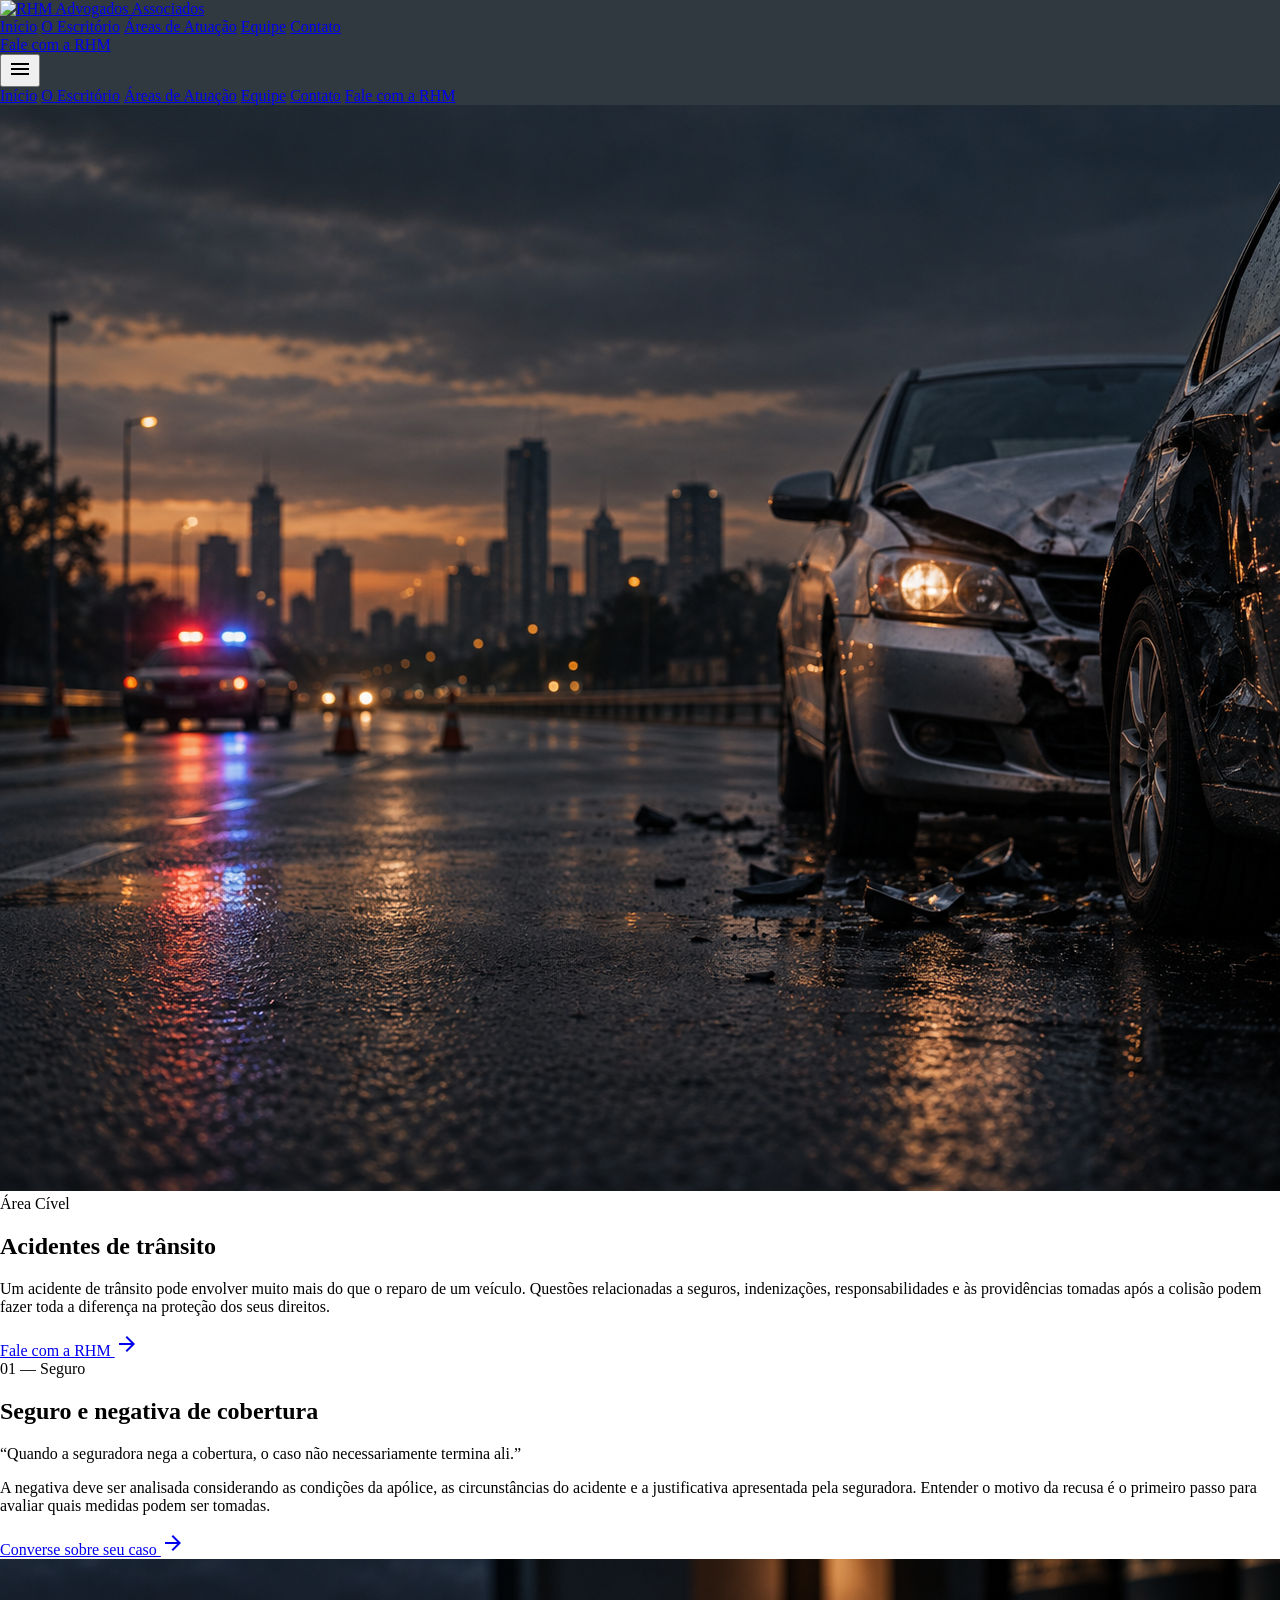
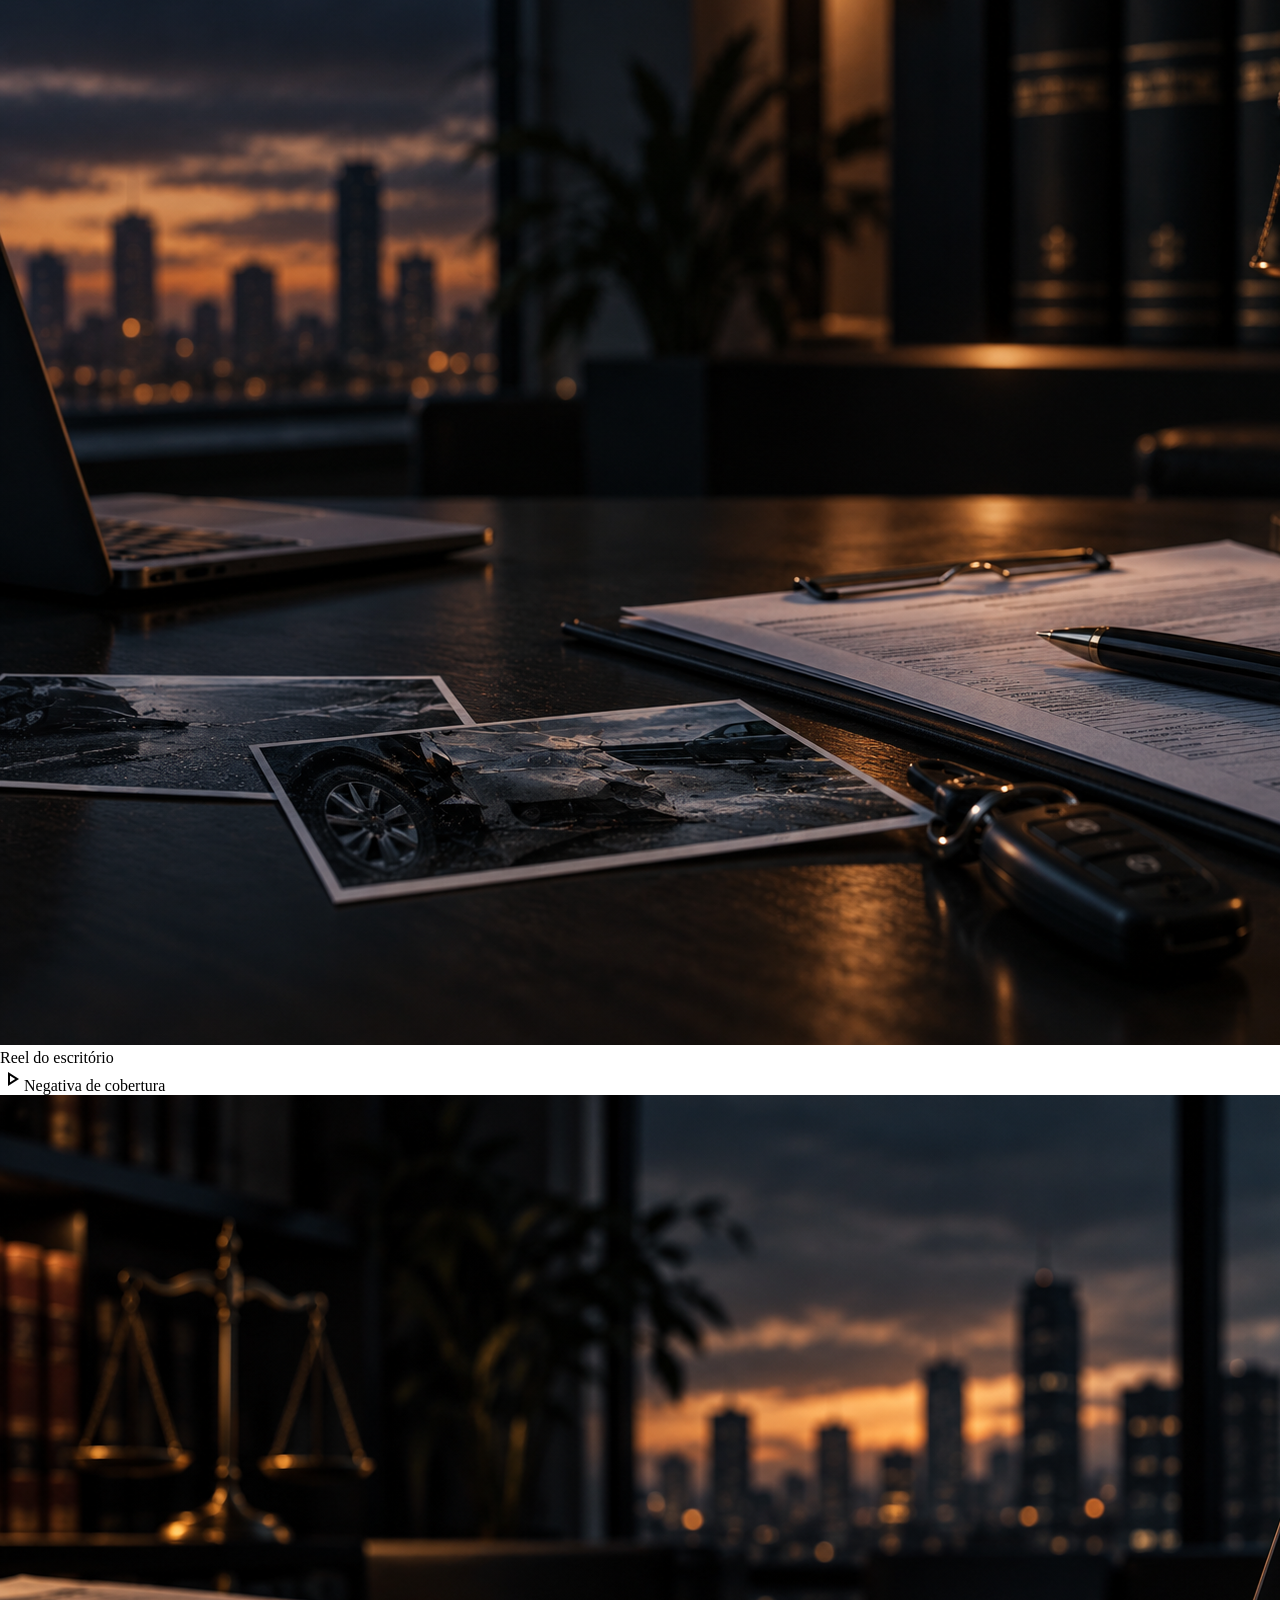
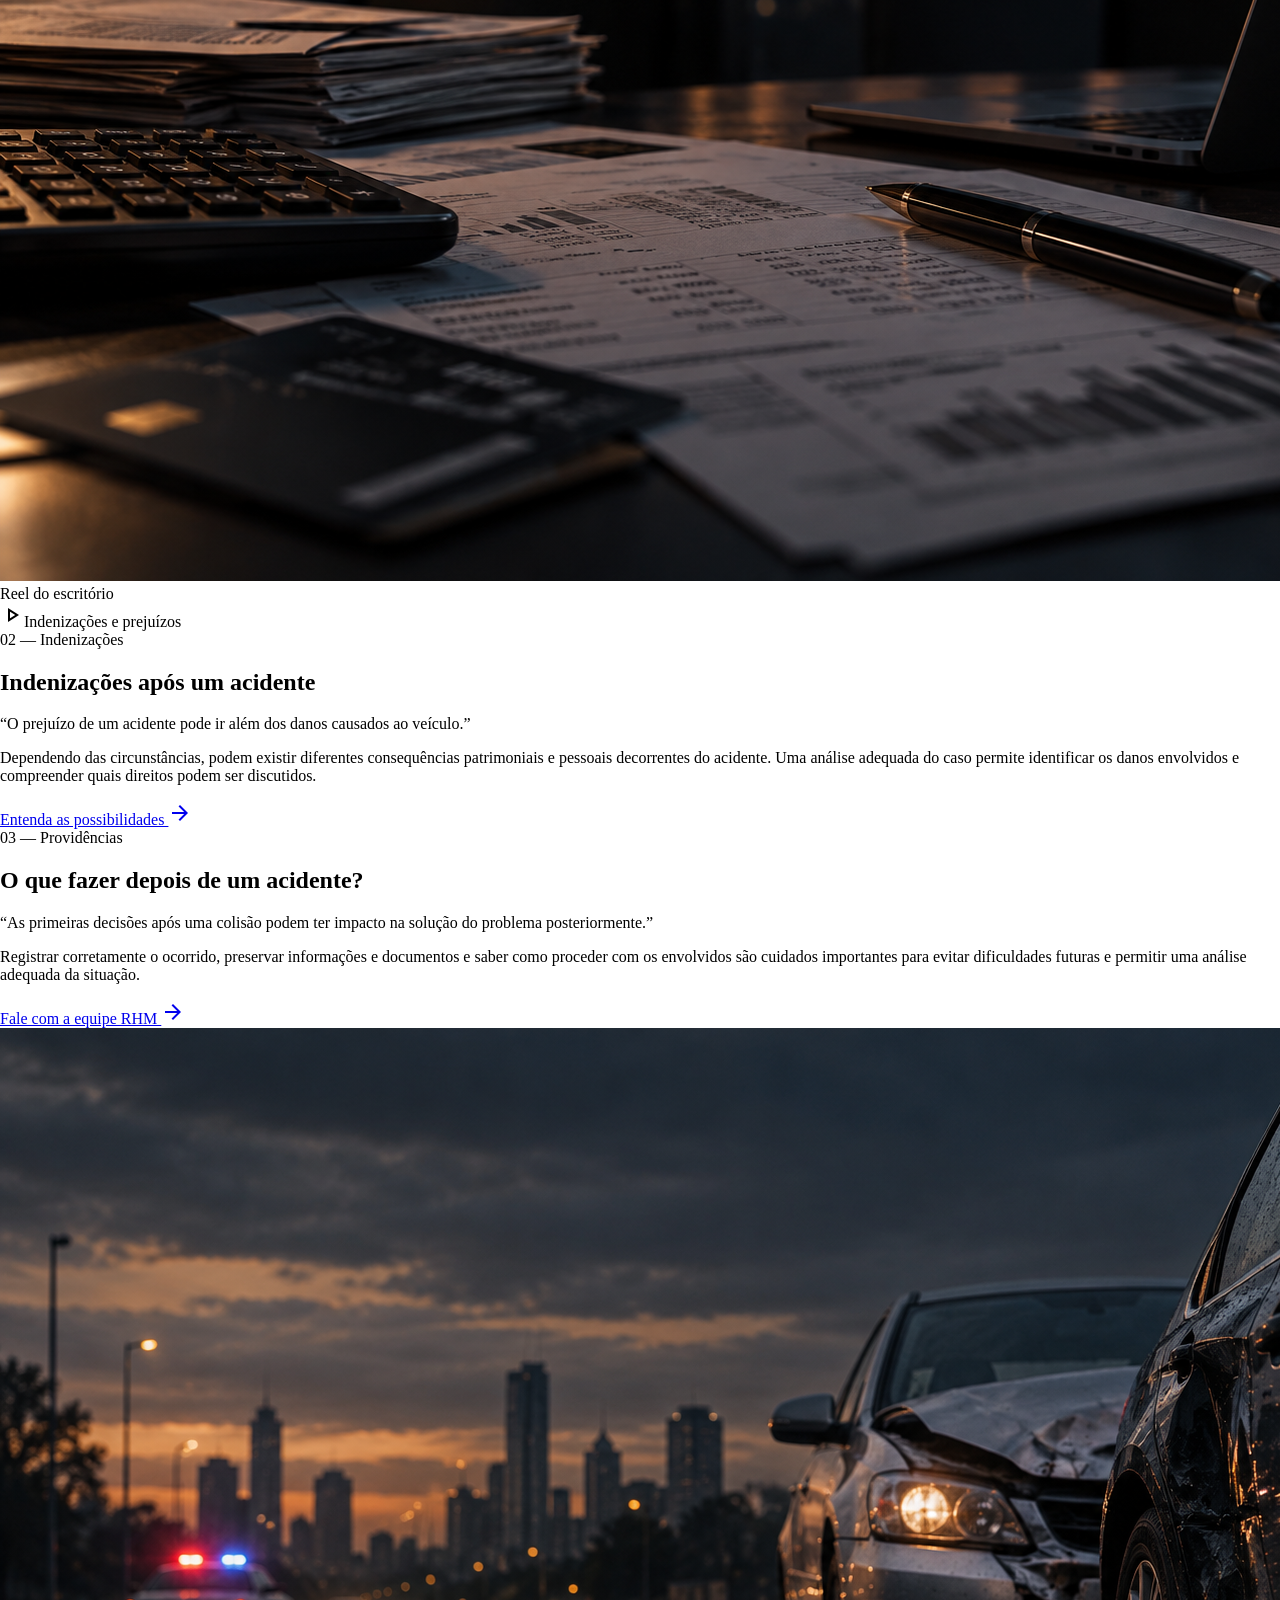
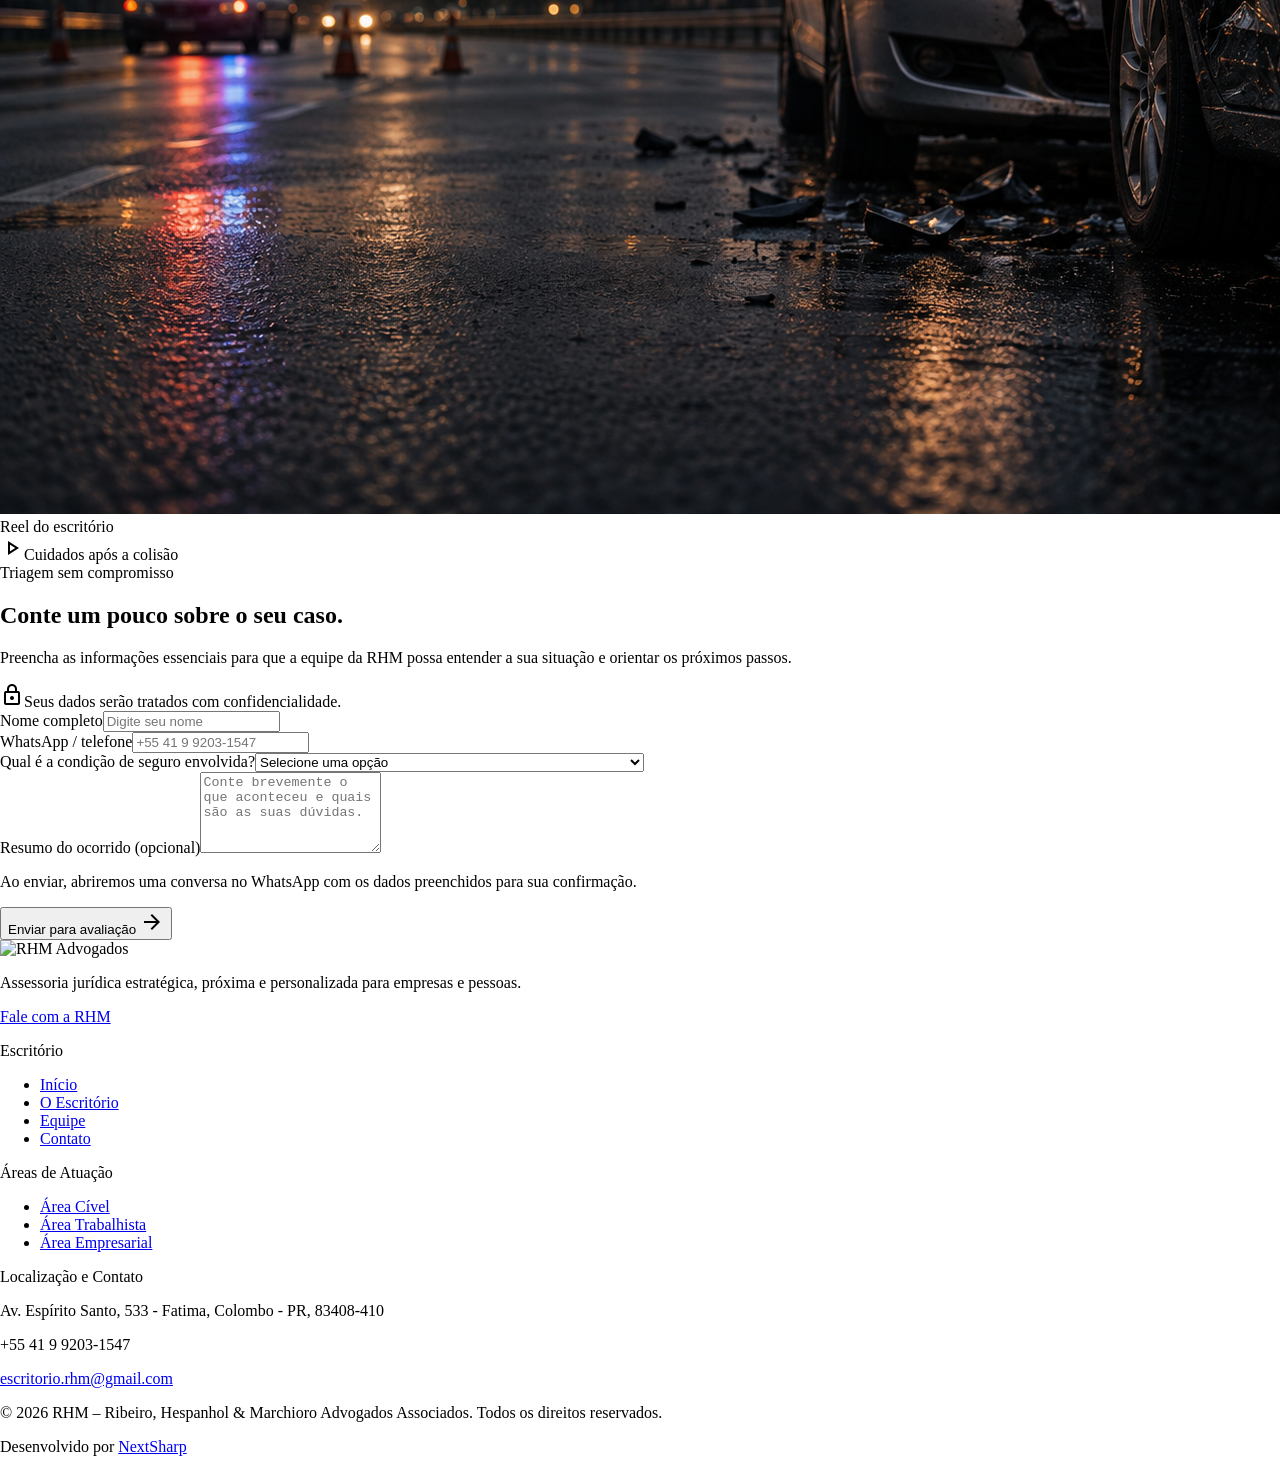
==== commit f4c3517a: "Adiciona formulário de triagem para acidentes" ====
--- a/acidentes-transito.html
+++ b/acidentes-transito.html
@@ -107,8 +107,30 @@
     </div>
   </section>
 
-  <section class="bg-[#060f16] py-20 lg:py-24 border-t border-white/10">
-    <div class="max-w-4xl mx-auto px-6 text-center"><span class="text-xs font-bold uppercase tracking-widest text-[#f39200]">Atendimento próximo</span><h2 class="font-serif text-3xl sm:text-4xl text-white mt-4">Cada caso merece uma análise cuidadosa.</h2><p class="text-slate-400 leading-relaxed mt-5 max-w-2xl mx-auto">Converse com a equipe da RHM para entender os próximos passos da sua situação.</p><a class="inline-flex mt-8 items-center gap-2 px-7 py-3.5 rounded bg-[#d86017] hover:bg-[#ba4801] text-white font-semibold transition-all" href="index.html#contato" data-whatsapp-cta>Falar pelo WhatsApp <span class="material-symbols-outlined text-base">arrow_forward</span></a></div>
+  <section class="bg-[#060f16] py-20 lg:py-24 border-t border-white/10" id="triagem">
+    <div class="max-w-5xl mx-auto px-6">
+      <div class="grid grid-cols-1 lg:grid-cols-12 gap-10 lg:gap-16 items-start">
+        <div class="lg:col-span-5 lg:sticky lg:top-28">
+          <span class="text-xs font-bold uppercase tracking-widest text-[#f39200]">Triagem sem compromisso</span>
+          <h2 class="font-serif text-3xl sm:text-4xl text-white leading-tight mt-4">Conte um pouco sobre o seu caso.</h2>
+          <p class="text-slate-400 leading-relaxed mt-5">Preencha as informações essenciais para que a equipe da RHM possa entender a sua situação e orientar os próximos passos.</p>
+          <div class="mt-8 flex gap-3 text-sm text-slate-300"><span class="material-symbols-outlined text-[#f39200]">lock</span><span>Seus dados serão tratados com confidencialidade.</span></div>
+        </div>
+        <div class="lg:col-span-7 bg-[#141d24] border border-[#25323d] rounded-xl p-6 sm:p-8 shadow-2xl">
+          <form class="space-y-5" id="contact-form" novalidate>
+            <div class="grid grid-cols-1 sm:grid-cols-2 gap-5">
+              <div><label class="block text-xs font-semibold uppercase tracking-wider text-slate-300 mb-2" for="nome">Nome completo</label><input class="w-full bg-[#0b141b] border border-[#25323d] rounded px-4 py-3 text-sm text-white placeholder-slate-500 focus:outline-none focus:border-[#d86017]" id="nome" name="Nome" placeholder="Digite seu nome" required type="text"></div>
+              <div><label class="block text-xs font-semibold uppercase tracking-wider text-slate-300 mb-2" for="telefone">WhatsApp / telefone</label><input class="w-full bg-[#0b141b] border border-[#25323d] rounded px-4 py-3 text-sm text-white placeholder-slate-500 focus:outline-none focus:border-[#d86017]" id="telefone" name="Telefone" placeholder="+55 41 9 9203-1547" required type="tel"></div>
+            </div>
+            <div><label class="block text-xs font-semibold uppercase tracking-wider text-slate-300 mb-2" for="insuranceStatus">Qual é a condição de seguro envolvida?</label><select class="w-full bg-[#0b141b] border border-[#25323d] rounded px-4 py-3 text-sm text-white focus:outline-none focus:border-[#d86017]" id="insuranceStatus" name="Condição de seguro" required><option disabled selected value="">Selecione uma opção</option><option value="Seguro do terceiro com recusa ou atraso">O causador possui seguro que recusa ou atrasa o pagamento</option><option value="Seguro próprio com valor insuficiente">Tenho seguro próprio, mas o valor oferecido é insuficiente</option><option value="Nenhum seguro privado">Nenhum dos envolvidos possui seguro privado</option><option value="DPVAT / danos pessoais">Preciso de orientação sobre DPVAT / danos pessoais</option><option value="Outro">Outro</option></select></div>
+            <div><label class="block text-xs font-semibold uppercase tracking-wider text-slate-300 mb-2" for="mensagem">Resumo do ocorrido <span class="normal-case tracking-normal text-slate-500">(opcional)</span></label><textarea class="w-full bg-[#0b141b] border border-[#25323d] rounded px-4 py-3 text-sm text-white placeholder-slate-500 focus:outline-none focus:border-[#d86017]" id="mensagem" name="Mensagem" placeholder="Conte brevemente o que aconteceu e quais são as suas dúvidas." rows="5"></textarea></div>
+            <p id="form-notice" class="text-xs text-slate-400">Ao enviar, abriremos uma conversa no WhatsApp com os dados preenchidos para sua confirmação.</p>
+            <p id="contact-status" class="text-sm text-[#f39200]" hidden aria-live="polite"></p>
+            <button class="w-full inline-flex items-center justify-center gap-2 px-6 py-3.5 rounded bg-[#d86017] hover:bg-[#ba4801] text-white font-semibold transition-all" type="submit">Enviar para avaliação <span class="material-symbols-outlined text-base">arrow_forward</span></button>
+          </form>
+        </div>
+      </div>
+    </div>
   </section>
 </main><!-- Footer -->
 <footer class="bg-[#060f16] border-t border-white/10 pt-16 pb-10">
